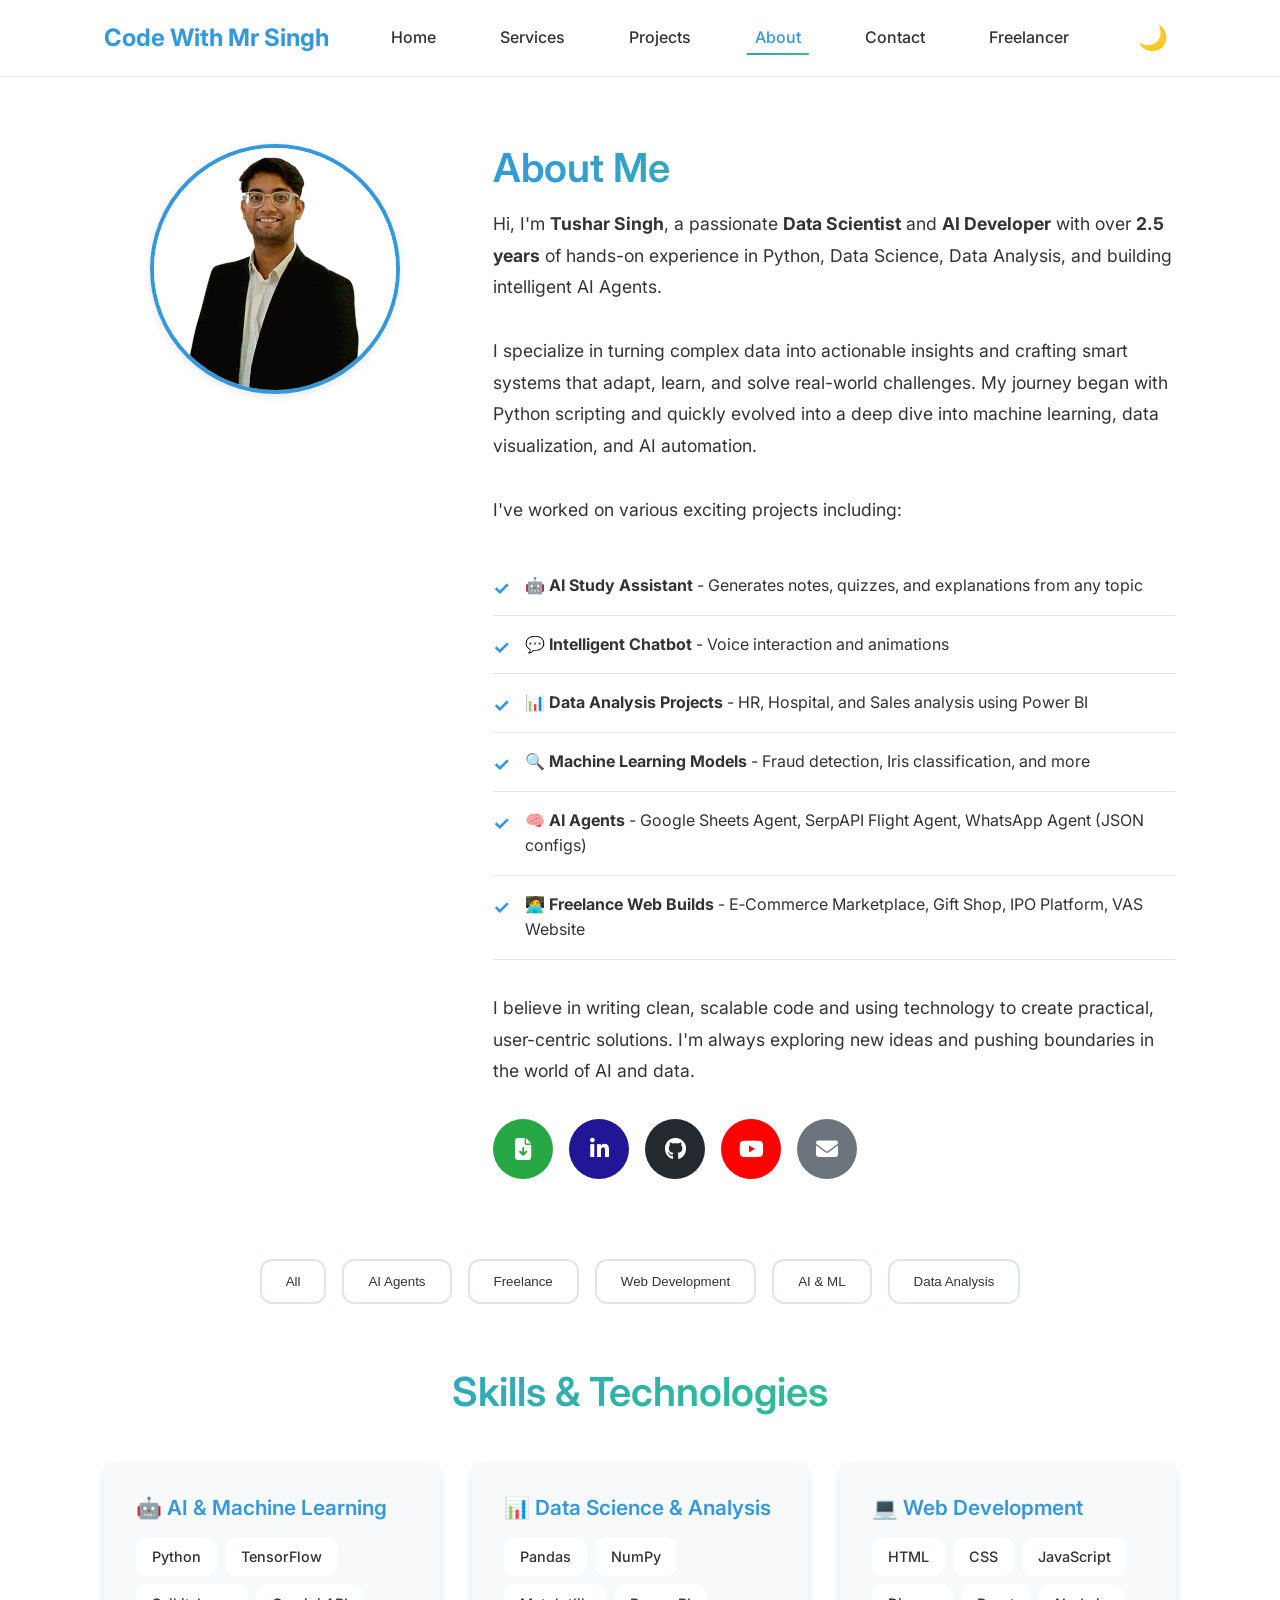
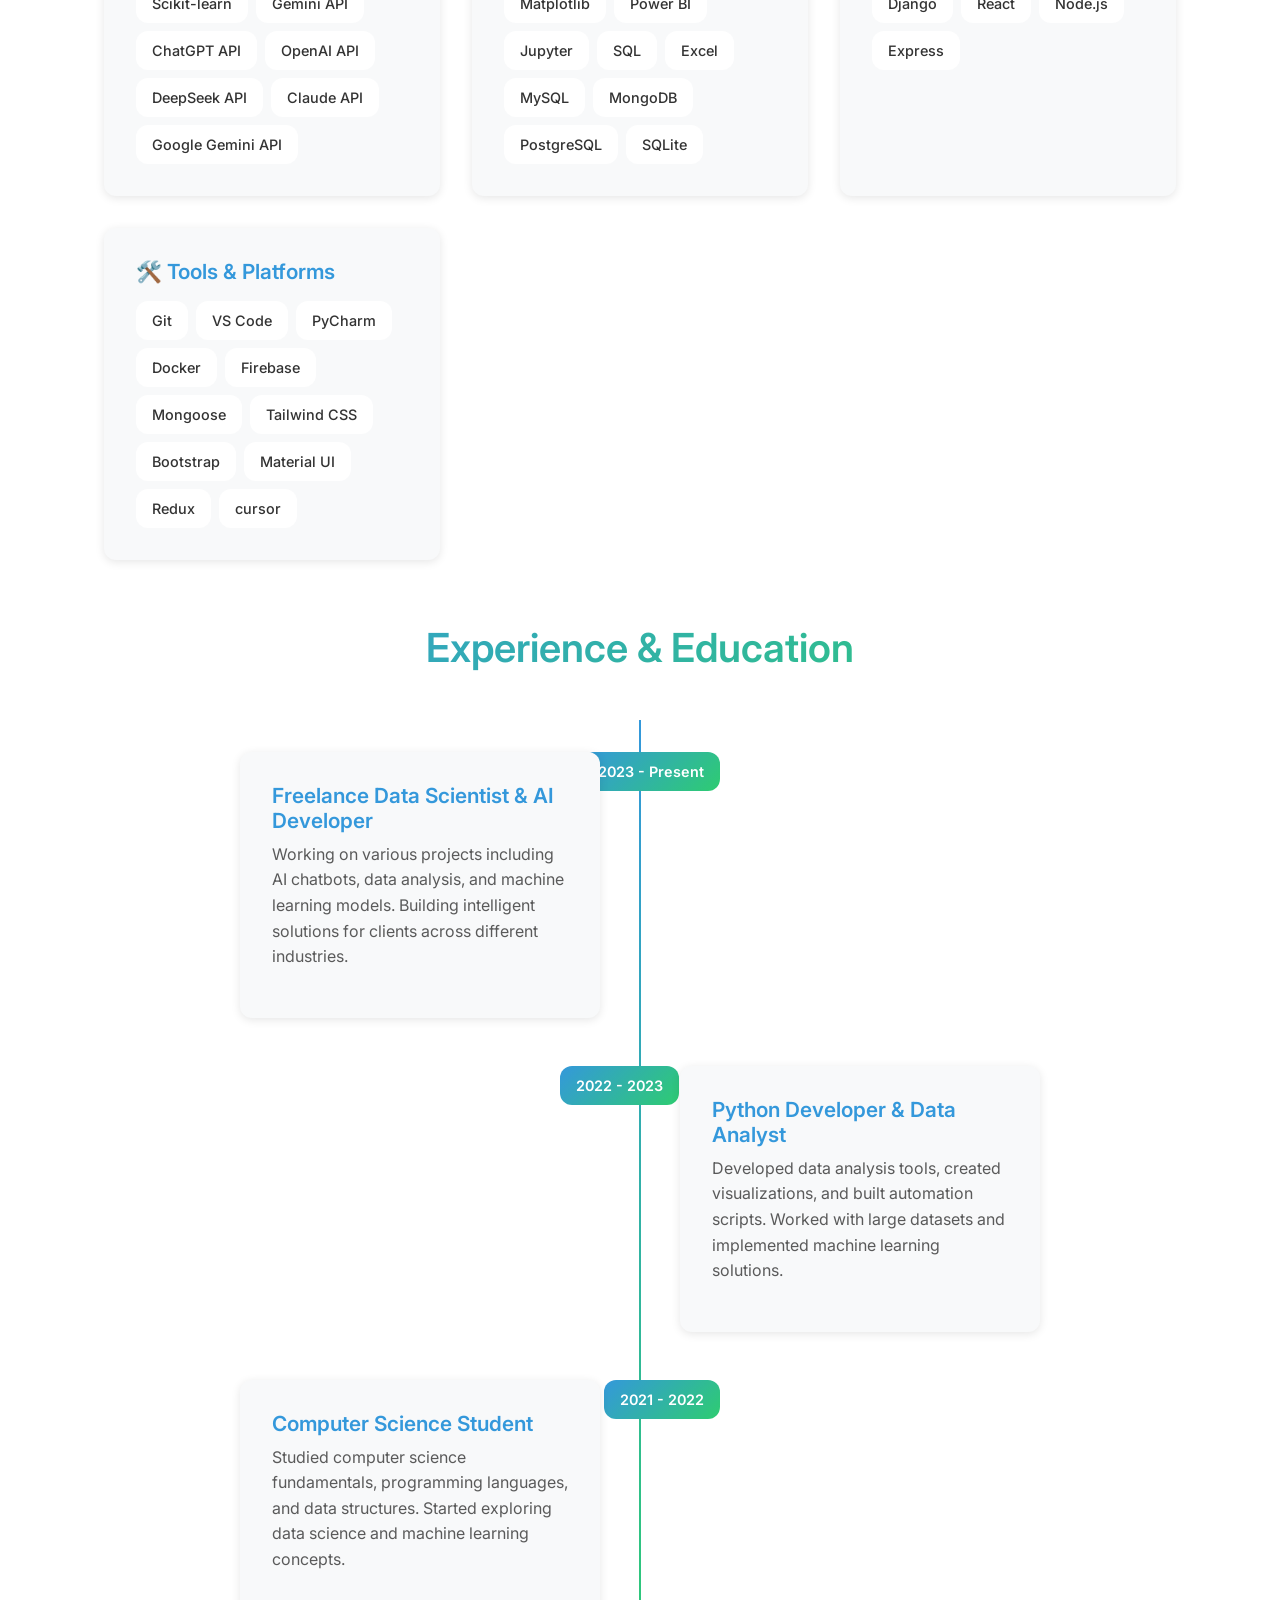
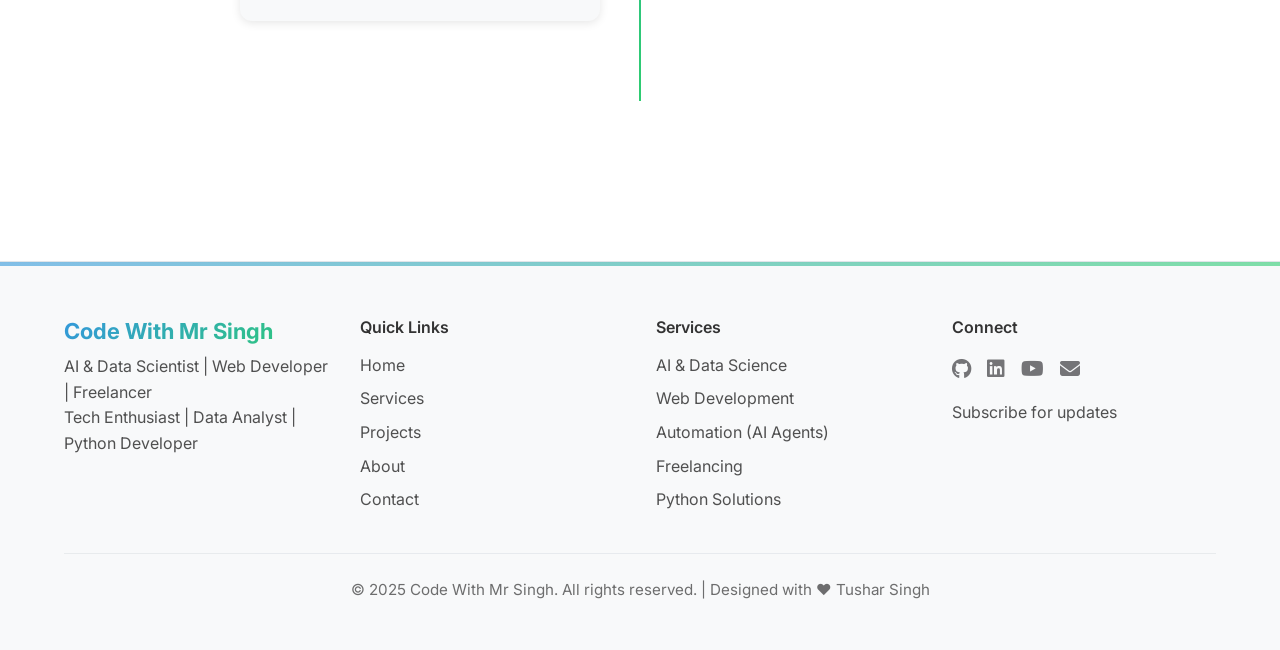
==== about.html @ 7bb20385 "Initial commit with website files and dropdown menu fixes" ====
<!DOCTYPE html>
<html lang="en" data-theme="light">
  <head>
    <meta charset="UTF-8" />
    <meta name="viewport" content="width=device-width, initial-scale=1.0" />
    <title>About - Code With Mr Singh | Data Scientist & AI Developer</title>
    <meta
      name="description"
      content="Learn more about Code With Mr Singh - A passionate Data Scientist and AI Developer with expertise in Python, Machine Learning, and building intelligent AI Agents."
    />
    <link rel="icon" type="image/x-icon" href="profile.jpg" />

    <!-- Google Fonts -->
    <link rel="preconnect" href="https://fonts.googleapis.com" />
    <link rel="preconnect" href="https://fonts.gstatic.com" crossorigin />

    <link
      rel="stylesheet"
      href="https://cdnjs.cloudflare.com/ajax/libs/font-awesome/6.4.0/css/all.min.css"
    />

    <link
      rel="stylesheet"
      href="https://cdnjs.cloudflare.com/ajax/libs/font-awesome/6.4.0/css/all.min.css"
    />

    <link
      href="https://fonts.googleapis.com/css2?family=Inter:wght@300;400;500;600;700;800&display=swap"
      rel="stylesheet"
    />

    <!-- AOS CSS -->
    <link href="https://unpkg.com/aos@2.3.1/dist/aos.css" rel="stylesheet" />

    <link rel="stylesheet" href="style.css" />
  </head>

  <body>
    <header>
      <nav class="navbar">
        <div class="logo"><a href="index.html">Code With Mr Singh</a></div>
        <ul class="nav-links">
          <li><a href="index.html">Home</a></li>
          <li><a href="services.html">Services</a></li>
          <li><a href="projects.html">Projects</a></li>
          <li><a href="about.html" class="active">About</a></li>
          <li><a href="contact.html">Contact</a></li>
          <li class="dropdown">
            <a href="#" class="dropbtn">Freelancer</a>
            <div class="dropdown-content">
              <a href="#">Static</a>
              <a href="#">Dynamic</a>
              <a href="#">Landing Page</a>
            </div>
          </li>
        </ul>

        <button id="theme-toggle" aria-label="Toggle Theme" class="theme-btn">
          🌙
        </button>

        <div class="menu-toggle">&#9776;</div>
      </nav>
    </header>

    <main>
      <section class="about-hero">
        <div class="about-container">
          <div class="about-image" data-aos="fade-right">
            <img src="me.jpg" alt="Code With Mr Singh - Data Scientist" />
          </div>

          <div class="about-content" data-aos="fade-left">
            <h1>About Me</h1>
            <p>
              Hi, I'm <strong>Tushar Singh</strong>, a passionate
              <strong>Data Scientist</strong> and
              <strong>AI Developer</strong> with over
              <strong>2.5 years</strong> of hands-on experience in Python, Data
              Science, Data Analysis, and building intelligent AI Agents.
            </p>
            <p>
              I specialize in turning complex data into actionable insights and
              crafting smart systems that adapt, learn, and solve real-world
              challenges. My journey began with Python scripting and quickly
              evolved into a deep dive into machine learning, data
              visualization, and AI automation.
            </p>
            <p>I've worked on various exciting projects including:</p>
            <ul class="about-list">
              <li>
                🤖 <strong>AI Study Assistant</strong> - Generates notes,
                quizzes, and explanations from any topic
              </li>
              <li>
                💬 <strong>Intelligent Chatbot</strong> - Voice interaction and
                animations
              </li>
              <li>
                📊 <strong>Data Analysis Projects</strong> - HR, Hospital, and
                Sales analysis using Power BI
              </li>
              <li>
                🔍 <strong>Machine Learning Models</strong> - Fraud detection,
                Iris classification, and more
              </li>
              <li>
                🧠 <strong>AI Agents</strong> - Google Sheets Agent, SerpAPI
                Flight Agent, WhatsApp Agent (JSON configs)
              </li>
              <li>
                🧑‍💻 <strong>Freelance Web Builds</strong> - E‑Commerce
                Marketplace, Gift Shop, IPO Platform, VAS Website
              </li>
            </ul>
            <p>
              I believe in writing clean, scalable code and using technology to
              create practical, user-centric solutions. I'm always exploring new
              ideas and pushing boundaries in the world of AI and data.
            </p>

            <!-- <div class="about-buttons">
              <a
                href="File/Tushar singh cv data Science.pdf"
                class="circle-btn green"
                download
              >
                📄 Download Resume
              </a>
              <a
                href="https://www.linkedin.com/in/tusharsingh2011/"
                class="circle-btn orange"
                target="_blank"
              >
                💼 LinkedIn
              </a>
              <a
                href="https://github.com/Tusharsinghoffical"
                class="circle-btn blue"
                target="_blank"
              >
                🐙 GitHub
              </a>
              <a
                href="https://www.youtube.com/@tusharsinghoffical"
                class="circle-btn red"
                target="_blank"
                ><i class="fa-brands fa-youtube"></i> Youtube 
              </a>
              <a href="contact.html" class="circle-btn gray"> 📧 Contact Me </a>
            </div> -->

            <div class="about-buttons">
              <a
                href="File/Tushar singh cv data Science.pdf"
                class="circle-btn green"
                download
                title="Download Resume"
              >
                <i class="fa-solid fa-file-arrow-down"></i>
              </a>

              <a
                href="https://www.linkedin.com/in/tusharsingh2011/"
                class="circle-btn orange"
                target="_blank"
                title="LinkedIn"
              >
                <i class="fa-brands fa-linkedin-in"></i>
              </a>

              <a
                href="https://github.com/Tusharsinghoffical"
                class="circle-btn blue"
                target="_blank"
                title="GitHub"
              >
                <i class="fa-brands fa-github"></i>
              </a>

              <a
                href="https://www.youtube.com/@tusharsinghoffical"
                class="circle-btn red"
                target="_blank"
                title="YouTube"
              >
                <i class="fa-brands fa-youtube"></i>
              </a>

              <a href="contact.html" class="circle-btn gray" title="Contact Me">
                <i class="fa-solid fa-envelope"></i>
              </a>
            </div>
          </div>
        </div>
      </section>

      <section class="project-filters" data-aos="fade-up">
        <div class="filter-buttons">
          <button class="filter-btn filter-link" data-filter="all">All</button>
          <button class="filter-btn filter-link" data-filter="agents">
            AI Agents
          </button>
          <button class="filter-btn filter-link" data-filter="freelance">
            Freelance
          </button>
          <button class="filter-btn filter-link" data-filter="web">
            Web Development
          </button>
          <button class="filter-btn filter-link" data-filter="ai">
            AI & ML
          </button>
          <button class="filter-btn filter-link" data-filter="data">
            Data Analysis
          </button>
        </div>
      </section>

      <section class="skills-section" data-aos="fade-up">
        <h2>Skills & Technologies</h2>
        <div class="skills-grid">
          <div class="skill-category">
            <h3>🤖 AI & Machine Learning</h3>
            <div class="skill-tags">
              <span class="skill-tag">Python</span>
              <span class="skill-tag">TensorFlow</span>
              <span class="skill-tag">Scikit-learn</span>
              <span class="skill-tag">Gemini API</span>
              <span class="skill-tag">ChatGPT API</span>
              <span class="skill-tag">OpenAI API</span>
              <span class="skill-tag">DeepSeek API</span>
              <span class="skill-tag">Claude API</span>
              <span class="skill-tag">Google Gemini API</span>
            </div>
          </div>

          <div class="skill-category">
            <h3>📊 Data Science & Analysis</h3>
            <div class="skill-tags">
              <span class="skill-tag">Pandas</span>
              <span class="skill-tag">NumPy</span>
              <span class="skill-tag">Matplotlib</span>
              <span class="skill-tag">Power BI</span>
              <span class="skill-tag">Jupyter</span>
              <span class="skill-tag">SQL</span>
              <span class="skill-tag">Excel</span>
              <span class="skill-tag">MySQL</span>
              <span class="skill-tag">MongoDB</span>
              <span class="skill-tag">PostgreSQL</span>
              <span class="skill-tag">SQLite</span>
            </div>
          </div>

          <div class="skill-category">
            <h3>💻 Web Development</h3>
            <div class="skill-tags">
              <span class="skill-tag">HTML</span>
              <span class="skill-tag">CSS</span>
              <span class="skill-tag">JavaScript</span>
              <span class="skill-tag">Django</span>
              <span class="skill-tag">React</span>
              <span class="skill-tag">Node.js</span>
              <span class="skill-tag">Express</span>
            </div>
          </div>

          <div class="skill-category">
            <h3>🛠️ Tools & Platforms</h3>
            <div class="skill-tags">
              <span class="skill-tag">Git</span>
              <span class="skill-tag">VS Code</span>
              <span class="skill-tag">PyCharm</span>
              <span class="skill-tag">Docker</span>
              <span class="skill-tag">Firebase</span>
              <span class="skill-tag">Mongoose</span>
              <span class="skill-tag">Tailwind CSS</span>
              <span class="skill-tag">Bootstrap</span>
              <span class="skill-tag">Material UI</span>
              <span class="skill-tag">Redux</span>
              <span class="skill-tag">cursor</span>
            </div>
          </div>
        </div>
      </section>

      <section class="experience-section" data-aos="fade-up">
        <h2>Experience & Education</h2>
        <div class="timeline">
          <div class="timeline-item">
            <div class="timeline-date">2023 - Present</div>
            <div class="timeline-content">
              <h3>Freelance Data Scientist & AI Developer</h3>
              <p>
                Working on various projects including AI chatbots, data
                analysis, and machine learning models. Building intelligent
                solutions for clients across different industries.
              </p>
            </div>
          </div>

          <div class="timeline-item">
            <div class="timeline-date">2022 - 2023</div>
            <div class="timeline-content">
              <h3>Python Developer & Data Analyst</h3>
              <p>
                Developed data analysis tools, created visualizations, and built
                automation scripts. Worked with large datasets and implemented
                machine learning solutions.
              </p>
            </div>
          </div>

          <div class="timeline-item">
            <div class="timeline-date">2021 - 2022</div>
            <div class="timeline-content">
              <h3>Computer Science Student</h3>
              <p>
                Studied computer science fundamentals, programming languages,
                and data structures. Started exploring data science and machine
                learning concepts.
              </p>
            </div>
          </div>
        </div>
      </section>
    </main>

    <footer>
      <div class="footer-content">
        <!-- About Section -->
        <div class="footer-section about">
          <div class="logo">
            <a href="index.html"><h3>Code With Mr Singh</h3></a>
          </div>
          <p>
            AI & Data Scientist | Web Developer <br>
              | Freelancer <br />
            Tech Enthusiast | Data Analyst | Python Developer
          </p>
        </div>

        <!-- Quick Links -->
        <div class="footer-section links">
          <h4>Quick Links</h4>
          <ul>
            <li><a href="index.html">Home</a></li>
            <li><a href="services.html">Services</a></li>
            <li><a href="projects.html">Projects</a></li>
            <li><a href="about.html">About</a></li>
            <li><a href="contact.html">Contact</a></li>
          </ul>
        </div>

        <!-- Services -->
        <div class="footer-section services">
          <h4>Services</h4>
          <ul>
            <li><a href="projects.html">AI & Data Science</a></li>
            <li><a href="projects.html">Web Development</a></li>
            <li><a href="projects.html">Automation (AI Agents)</a></li>
            <li><a href="projects.html">Freelancing</a></li>
            <li><a href="projects.html">Python Solutions</a></li>
          </ul>
        </div>

        <!-- Connect + Newsletter -->
        <div class="footer-section connect">
          <h4>Connect</h4>
          <div class="social-links">
            <a href="https://github.com/Tusharsinghoffical" target="_blank"
              ><i class="fab fa-github"></i
            ></a>
            <a
              href="https://www.linkedin.com/in/tusharsingh2011/"
              target="_blank"
              ><i class="fab fa-linkedin"></i
            ></a>
            <a
              href="https://www.youtube.com/@tusharsinghoffical"
              target="_blank"
              ><i class="fab fa-youtube"></i
            ></a>
            <a href="mailto:tusharsinghkumar04@gmail.com"
              ><i class="fas fa-envelope"></i
            ></a>
          </div>

          <div class="newsletter">
            <p>Subscribe for updates</p>
           
          </div>
        </div>
      </div>

      <!-- Footer Bottom -->
      <div class="footer-bottom">
        <p>
          © 2025 Code With Mr Singh. All rights reserved. | Designed with ❤️ Tushar
          Singh
        </p>
      </div>
    </footer>

    <!-- Font Awesome -->
    <link
      rel="stylesheet"
      href="https://cdnjs.cloudflare.com/ajax/libs/font-awesome/6.4.0/css/all.min.css"
        />
    <!-- AOS JS -->
    <script src="https://unpkg.com/aos@2.3.1/dist/aos.js"></script>

    <script>
      // Initialize AOS animations
      AOS.init({
        duration: 1000,
        once: true,
        offset: 100,
      });

      // Navbar menu toggle for mobile
      const menuToggle = document.querySelector(".menu-toggle");
      const navLinks = document.querySelector(".nav-links");

      if (menuToggle && navLinks) {
        menuToggle.addEventListener("click", () => {
          navLinks.classList.toggle("active");
          console.log("Menu toggle clicked"); // Debug log
        });
      }

      // Theme toggle
      const themeBtn = document.getElementById("theme-toggle");
      const html = document.documentElement;

      // Load saved theme
      const savedTheme = localStorage.getItem("theme");
      if (savedTheme) {
        html.setAttribute("data-theme", savedTheme);
        themeBtn.textContent = savedTheme === "dark" ? "☀️" : "🌙";
      } else {
        html.setAttribute("data-theme", "light");
      }

      if (themeBtn) {
        themeBtn.addEventListener("click", () => {
          const currentTheme = html.getAttribute("data-theme");
          const newTheme = currentTheme === "light" ? "dark" : "light";
          html.setAttribute("data-theme", newTheme);
          localStorage.setItem("theme", newTheme);
          themeBtn.textContent = newTheme === "dark" ? "☀️" : "🌙";
        });
      }

      // Smooth scrolling for anchor links
      document.querySelectorAll('a[href^="#"]').forEach((anchor) => {
        anchor.addEventListener("click", function (e) {
          e.preventDefault();
          const target = document.querySelector(this.getAttribute("href"));
          if (target) {
            target.scrollIntoView({
              behavior: "smooth",
              block: "start",
            });
          }
        });
      });

      // Category shortcuts → Projects with saved filter
      document.querySelectorAll(".filter-link").forEach((btn) => {
        btn.addEventListener("click", () => {
          const filter = btn.getAttribute("data-filter") || "all";
          localStorage.setItem("projectFilter", filter);
          window.location.href = "projects.html";
        });
      });

      // Add loading animation
      window.addEventListener("load", () => {
        document.body.classList.add("loaded");
      });

      // Debug: Check if all elements are loaded
      console.log("About page loaded successfully");
      console.log("Navbar elements:", {
        menuToggle: !!menuToggle,
        navLinks: !!navLinks,
        themeBtn: !!themeBtn,
      });

      // Dropdown menu functionality
      const dropdowns = document.querySelectorAll('.dropdown');
      dropdowns.forEach(dropdown => {
        const dropbtn = dropdown.querySelector('.dropbtn');
        const dropdownContent = dropdown.querySelector('.dropdown-content');
        
        // For mobile devices, toggle on click instead of hover
        dropbtn.addEventListener('click', function(e) {
          if (window.innerWidth <= 768) {
            e.preventDefault();
            // Toggle the 'mobile-open' class to control visibility on mobile
            dropdown.classList.toggle('mobile-open');
          }
        });
        
        // Close dropdown when clicking outside
        document.addEventListener('click', function(e) {
          if (!dropdown.contains(e.target)) {
            dropdown.classList.remove('mobile-open');
          }
        });
      });
    </script>
  </body>
</html>
---- style.css ----
/* CSS Variables */
:root {
  --primary-color: #3498db;
  --secondary-color: #2ecc71;
  --accent-color: #e74c3c;
  --text-color: #333;
  --bg-color: #ffffff;
  --card-bg: #f8f9fa;
  --border-color: #e1e5e9;
  --shadow: 0 2px 10px rgba(0, 0, 0, 0.1);
  --shadow-hover: 0 8px 25px rgba(0, 0, 0, 0.15);
  --border-radius: 12px;
  --transition: all 0.3s ease;
  --highlight-color: #3498db;
  --highlight-gradient: linear-gradient(135deg, #3498db, #2ecc71);
}

[data-theme="dark"] {
  --text-color: #ffffff;
  --bg-color: #1a1a1a;
  --card-bg: #2d2d2d;
  --border-color: #404040;
  --shadow: 0 2px 10px rgba(0, 0, 0, 0.3);
  --shadow-hover: 0 8px 25px rgba(0, 0, 0, 0.4);
}

/* Reset and Base Styles */
* {
  margin: 0;
  padding: 0;
  box-sizing: border-box;
}

body {
  font-family: 'Inter', sans-serif;
  line-height: 1.6;
  color: var(--text-color);
  background-color: var(--bg-color);
  transition: var(--transition);
  overflow-x: hidden;
}

html {
  scroll-behavior: smooth;
}

h1, h2, h3, h4, h5, h6 {
  font-weight: 600;
  line-height: 1.2;
}

p {
  margin-bottom: 1rem;
}

a {
  text-decoration: none;
  color: inherit;
  transition: var(--transition);
}

/* Dropdown Styles */
.dropdown {
  position: relative;
  display: inline-block;
}

.dropdown-content {
  position: absolute;
  background-color: var(--card-bg);
  min-width: 160px;
  box-shadow: var(--shadow);
  border-radius: var(--border-radius);
  z-index: 1001;
  top: 100%;
  left: 0;
  margin-top: 0.5rem;
  padding: 0.5rem 0;
  border: 1px solid var(--border-color);
  opacity: 0;
  visibility: hidden;
  transform: translateY(-10px);
  transition: opacity 0.3s ease, visibility 0.3s ease, transform 0.3s ease;
}

.dropdown-content a {
  color: var(--text-color);
  padding: 0.75rem 1rem;
  text-decoration: none;
  display: block;
  transition: var(--transition);
  font-weight: 500;
}

.dropdown-content a:hover {
  background-color: var( --highlight-gradient);
  color: white;
  transform: translateX(5px);
}

.dropdown:hover .dropdown-content {
  opacity: 1;
  visibility: visible;
  transform: translateY(0);
}

/* Mobile open state */
.dropdown.mobile-open .dropdown-content {
  opacity: 1;
  visibility: visible;
  transform: translateY(0);
}

.dropdown:hover .dropbtn {
  color: var(--highlight-color);
}

/* Header and Navigation */
header {
  position: fixed;
  top: 0;
  left: 0;
  right: 0;
  background: rgba(255, 255, 255, 0.95);
  -webkit-backdrop-filter: blur(10px);
  backdrop-filter: blur(10px);
  border-bottom: 1px solid var(--border-color);
  z-index: 1000;
  transition: var(--transition);
}

[data-theme="dark"] header {
  background: rgba(26, 26, 26, 0.95);
}

.navbar {
  display: flex;
  justify-content: space-between;
  align-items: center;
  padding: 1rem 5%;
  max-width: 1200px;
  margin: 0 auto;
}

.logo {
  font-size: 1.5rem;
  font-weight: 700;
  color: var(--highlight-color);
  transition: var(--transition);
}

.logo:hover {
  transform: scale(1.05);
}

.nav-links {
  display: flex;
  list-style: none;
  gap: 2rem;
  align-items: center;
}

.nav-links li a {
  position: relative;
  font-weight: 500;
  padding: 0.5rem 1rem;
  border-radius: var(--border-radius);
  transition: var(--transition);
}

.nav-links li a::before {
  content: '';
  position: absolute;
  bottom: 0;
  left: 50%;
  width: 0;
  height: 2px;
  background: var(--highlight-gradient);
  transition: var(--transition);
  transform: translateX(-50%);
}

.nav-links li a:hover::before,
.nav-links li a.active::before {
  width: 80%;
}

.nav-links li a:hover,
.nav-links li a.active {
  color: var(--highlight-color);
  transform: translateY(-2px);
}

.theme-btn {
  background: none;
  border: none;
  font-size: 1.5rem;
  cursor: pointer;
  padding: 0.5rem;
  border-radius: 50%;
  transition: var(--transition);
  display: flex;
  align-items: center;
  justify-content: center;
}

.theme-btn:hover {
  background: var(--card-bg);
  transform: scale(1.1);
}

.menu-toggle {
  display: none;
  font-size: 1.5rem;
  cursor: pointer;
  padding: 0.5rem;
  border-radius: var(--border-radius);
  transition: var(--transition);
}

.menu-toggle:hover {
  background: var(--card-bg);
}

/* Main Content */
main {
  margin-top: 80px;
  min-height: calc(100vh - 80px);
  padding: 2rem 5%;
  max-width: 1200px;
  margin-left: auto;
  margin-right: auto;
}

/* Hero Section */
.hero {
  text-align: center;
  padding: 4rem 0;
  max-width: 800px;
  margin: 0 auto;
}

.hero h1 {
  font-size: 3.5rem;
  font-weight: 700;
  margin-bottom: 1.5rem;
  line-height: 1.1;
}

.highlight {
  background: var(--highlight-gradient);
  -webkit-background-clip: text;
  -webkit-text-fill-color: transparent;
  background-clip: text;
}

.hero p {
  font-size: 1.2rem;
  margin-bottom: 2.5rem;
  color: var(--text-color);
  opacity: 0.9;
  line-height: 1.6;
}

.hero-buttons {
  display: flex;
  gap: 1rem;
  justify-content: center;
  flex-wrap: wrap;
}

.btn-primary,
.btn-secondary {
  padding: 1rem 2rem;
  border-radius: var(--border-radius);
  font-weight: 600;
  font-size: 1rem;
  transition: var(--transition);
  display: inline-flex;
  align-items: center;
  gap: 0.5rem;
}

.btn-primary {
  background: var(--highlight-gradient);
  color: white;
  border: none;
}

.btn-primary:hover {
  transform: translateY(-3px);
  box-shadow: var(--shadow-hover);
}

.btn-secondary {
  background: transparent;
  color: var(--text-color);
  border: 2px solid var(--border-color);
}

.btn-secondary:hover {
  background: var(--card-bg);
  border-color: var(--highlight-color);
  transform: translateY(-3px);
}

/* Tech Blocks */
.tech-blocks {
  display: grid;
  grid-template-columns: repeat(auto-fit, minmax(280px, 1fr));
  gap: 2rem;
  margin: 4rem 0;
}

.tech-card[style*="display: none"] {
  display: none !important;
}

.tech-card {
  background: var(--card-bg);
  padding: 2rem;
  border-radius: var(--border-radius);
  box-shadow: var(--shadow);
  transition: var(--transition);
  position: relative;
  overflow: hidden;
}

.tech-card::before {
  content: '';
  position: absolute;
  top: 0;
  left: 0;
  right: 0;
  height: 4px;
  background: var(--highlight-gradient);
  transform: scaleX(0);
  transition: var(--transition);
}

.tech-card:hover::before {
  transform: scaleX(1);
}

.tech-card:hover {
  transform: translateY(-5px);
  box-shadow: var(--shadow-hover);
}

.card-icon {
  font-size: 3rem;
  margin-bottom: 1rem;
  display: block;
}

.tech-card h3 {
  font-size: 1.5rem;
  margin-bottom: 1rem;
  color: var(--text-color);
}

.tech-card p {
  color: var(--text-color);
  opacity: 0.8;
  margin-bottom: 1.5rem;
}

.card-link {
  color: var(--highlight-color);
  font-weight: 600;
  transition: var(--transition);
}

.card-link:hover {
  color: var(--text-color);
  transform: translateX(5px);
}

/* Stats Section */
.stats-section {
  text-align: center;
  padding: 4rem 0;
  margin: 4rem 0;
}

.stats-section h2 {
  font-size: 2.5rem;
  margin-bottom: 3rem;
  background: var(--highlight-gradient);
  -webkit-background-clip: text;
  -webkit-text-fill-color: transparent;
  background-clip: text;
}

.stats-grid {
  display: grid;
  grid-template-columns: repeat(auto-fit, minmax(200px, 1fr));
  gap: 2rem;
  max-width: 800px;
  margin: 0 auto;
}

.stat-item {
  padding: 2rem;
  background: var(--card-bg);
  border-radius: var(--border-radius);
  box-shadow: var(--shadow);
  transition: var(--transition);
}

.stat-item:hover {
  transform: translateY(-5px);
  box-shadow: var(--shadow-hover);
}

.stat-number {
  font-size: 2.5rem;
  font-weight: 700;
  color: var(--highlight-color);
  margin-bottom: 0.5rem;
}

.stat-label {
  font-size: 1rem;
  color: var(--text-color);
  opacity: 0.8;
  font-weight: 500;
}
/* 
/* Footer */
footer {
  position: relative;
  background: var(--card-bg);
  padding: 3.5rem 5% 2rem;
  margin-top: 4rem;
  border-top: 1px solid var(--border-color);
  box-shadow: inset 0 1px 0 rgba(0,0,0,0.02);
}

footer::before {
  content: '';
  position: absolute;
  top: 0;
  left: 0;
  right: 0;
  height: 4px;
  background: var(--highlight-gradient);
  opacity: 0.6;
}

.footer-content {
  display: grid;
  grid-template-columns: repeat(auto-fit, minmax(250px, 1fr));
  gap: 2rem;
  max-width: 1200px;
  margin: 0 auto;
}

.footer-section h3,
.footer-section h4 {
  margin-bottom: 1rem;
  color: var(--text-color);
}

.footer-section h3 {
  background: var(--highlight-gradient);
  -webkit-background-clip: text;
  -webkit-text-fill-color: transparent;
  background-clip: text;
}

.footer-section p {
  color: var(--text-color);
  opacity: 0.85;
}

.footer-section ul {
  list-style: none;
}

.footer-section ul li {
  margin-bottom: 0.5rem;
}

.footer-section ul li a {
  color: var(--text-color);
  opacity: 0.85;
  transition: var(--transition);
  display: inline-flex;
  align-items: center;
  gap: 0.4rem;
  position: relative;
}

.footer-section ul li a::after {
  content: '';
  position: absolute;
  left: 0;
  bottom: -2px;
  width: 0;
  height: 2px;
  background: var(--highlight-gradient);
  transition: var(--transition);
}

.footer-section ul li a:hover {
  color: var(--highlight-color);
  opacity: 1;
  transform: translateX(4px);
}

.footer-section ul li a:hover::after {
  width: 100%;
}

.footer-bottom {
  text-align: center;
  margin-top: 2rem;
  padding-top: 1.5rem;
  border-top: 1px solid var(--border-color);
  color: var(--text-color);
  opacity: 0.7;
  font-size: 0.95rem;
} 


/* Logo */
.footer-section .logo h3 {
  color: #6748ff;
  font-size: 22px;
  font-weight: 700;
  margin-bottom: 10px;
}

/* Social Links */
.social-links {
  margin: 15px 0;
}

.social-links a {
  color: #747477;
  font-size: 20px;
  margin-right: 12px;
  transition: color 0.3s, transform 0.3s;
}

.social-links a:hover {
  color: #2bff00;
  transform: translateY(-3px);
}


/* Mobile Responsive */
@media (max-width: 768px) {
  .navbar {
    padding: 1rem 3%;
  }

  .nav-links {
    position: fixed;
    top: 80px;
    left: 0;
    right: 0;
    background: var(--bg-color);
    flex-direction: column;
    padding: 2rem;
    transform: translateY(-100%);
    opacity: 0;
    visibility: hidden;
    transition: var(--transition);
    box-shadow: var(--shadow);
  }

  .nav-links.active {
    transform: translateY(0);
    opacity: 1;
    visibility: visible;
  }

  .nav-links li {
    width: 100%;
    text-align: center;
  }

  .nav-links li a {
    display: block;
    padding: 1rem;
    width: 100%;
  }

  .menu-toggle {
    display: block;
  }

  main {
    padding: 1rem 3%;
  }

  .hero-buttons {
    flex-direction: column;
    align-items: center;
  }

  .stats-grid {
    grid-template-columns: repeat(2, 1fr);
  }

  .footer-content {
    grid-template-columns: 1fr;
    text-align: center;
  }
}

@media (max-width: 480px) {
  .hero h1 {
    font-size: 2.5rem;
  }

  .hero p {
    font-size: 1rem;
  }

  .stats-grid {
    grid-template-columns: 1fr;
  }

  .stat-number {
    font-size: 2rem;
  }
}

/* Animations */
@keyframes fadeInUp {
  from {
    opacity: 0;
    transform: translateY(30px);
  }
  to {
    opacity: 1;
    transform: translateY(0);
  }
}

.fade-in-up {
  animation: fadeInUp 0.6s ease-out;
}

.loading {
  opacity: 0;
  transition: opacity 0.5s ease;
}

.loading.loaded {
  opacity: 1;
}

body.loaded {
  opacity: 1;
}

/* Additional Styles for Other Pages */
body {
  opacity: 0;
  transition: opacity 0.5s ease;
}

/* Contact Container */
.contact-container {
  display: grid;
  grid-template-columns: 1fr 1fr;
  gap: 3rem;
  margin: 3rem 0;
}

.contact-info {
  padding: 2rem;
}

.contact-info h2 {
  font-size: 2rem;
  margin-bottom: 1rem;
  background: var(--highlight-gradient);
  -webkit-background-clip: text;
  -webkit-text-fill-color: transparent;
  background-clip: text;
}

.contact-info p {
  font-size: 1.1rem;
  margin-bottom: 2rem;
  color: var(--text-color);
  opacity: 0.9;
}

/* Contact Methods */
.contact-methods {
  display: flex;
  flex-direction: column;
  gap: 1.5rem;
}

.contact-method {
  display: flex;
  align-items: flex-start;
  gap: 1rem;
  padding: 1.5rem;
  background: var(--card-bg);
  border-radius: var(--border-radius);
  box-shadow: var(--shadow);
  transition: var(--transition);
}

.contact-method:hover {
  transform: translateY(-3px);
  box-shadow: var(--shadow-hover);
}

.method-icon {
  font-size: 2rem;
  flex-shrink: 0;
}

.method-content h3 {
  font-size: 1.2rem;
  margin-bottom: 0.5rem;
  color: var(--highlight-color);
}

.method-content p {
  font-size: 0.9rem;
  margin-bottom: 0.5rem;
  color: var(--text-color);
  opacity: 0.8;
}

.method-link {
  color: var(--highlight-color);
  font-weight: 600;
  text-decoration: none;
  transition: var(--transition);
}

.method-link:hover {
  color: var(--text-color);
  text-decoration: underline;
}

/* Contact Form Container */
.contact-form-container {
  display: flex;
  justify-content: center;
  align-items: flex-start;
}

.contact-form {
  width: 100%;
  max-width: 500px;
  padding: 2.5rem;
  background: var(--card-bg);
  border-radius: var(--border-radius);
  box-shadow: var(--shadow);
}

.request-banner {
  margin: -0.5rem 0 1rem;
  padding: 0.75rem 1rem;
  background: rgba(52, 152, 219, 0.15);
  border: 1px solid var(--highlight-color);
  border-radius: var(--border-radius);
  color: var(--text-color);
  font-weight: 600;
}

.contact-form h2 {
  text-align: center;
  margin-bottom: 2rem;
  font-size: 2rem;
  background: var(--highlight-gradient);
  -webkit-background-clip: text;
  -webkit-text-fill-color: transparent;
  background-clip: text;
}

/* Form Groups */
.form-group {
  margin-bottom: 1.5rem;
}

.form-group label {
  display: block;
  margin-bottom: 0.5rem;
  font-weight: 600;
  color: var(--text-color);
}

.form-group input,
.form-group textarea {
  width: 100%;
  padding: 1rem;
  border: 2px solid transparent;
  border-radius: var(--border-radius);
  background: var(--bg-color);
  color: var(--text-color);
  font-size: 1rem;
  transition: var(--transition);
  font-family: inherit;
}

.form-group input:focus,
.form-group textarea:focus {
  outline: none;
  border-color: var(--highlight-color);
  box-shadow: 0 0 0 3px rgba(52, 152, 219, 0.1);
}

.form-group textarea {
  resize: vertical;
  min-height: 120px;
}

/* Submit Button */
.submit-btn {
  width: 100%;
  padding: 1rem 2rem;
  background: var(--highlight-gradient);
  color: white;
  border: none;
  border-radius: var(--border-radius);
  font-size: 1.1rem;
  font-weight: 600;
  cursor: pointer;
  transition: var(--transition);
  display: flex;
  align-items: center;
  justify-content: center;
  gap: 0.5rem;
}

.submit-btn:hover:not(:disabled) {
  transform: translateY(-2px);
  box-shadow: var(--shadow-hover);
}

.submit-btn:disabled {
  opacity: 0.7;
  cursor: not-allowed;
}

.btn-icon {
  font-size: 1.2rem;
}

/* FAQ Section */
.faq-section {
  margin: 4rem 0;
  padding: 3rem 0;
}

.faq-section h2 {
  text-align: center;
  font-size: 2.5rem;
  margin-bottom: 3rem;
  background: var(--highlight-gradient);
  -webkit-background-clip: text;
  -webkit-text-fill-color: transparent;
  background-clip: text;
}

.faq-grid {
  display: grid;
  grid-template-columns: repeat(auto-fit, minmax(300px, 1fr));
  gap: 2rem;
  max-width: 1000px;
  margin: 0 auto;
}

.faq-item {
  background: var(--card-bg);
  padding: 2rem;
  border-radius: var(--border-radius);
  box-shadow: var(--shadow);
  transition: var(--transition);
}

.faq-item:hover {
  transform: translateY(-3px);
  box-shadow: var(--shadow-hover);
}

.faq-item h3 {
  font-size: 1.2rem;
  margin-bottom: 1rem;
  color: var(--highlight-color);
}

.faq-item p {
  color: var(--text-color);
  opacity: 0.8;
  line-height: 1.6;
}

/* Service Features */
.service-features {
  margin: 4rem 0;
}

.feature-item {
  display: flex;
  align-items: flex-start;
  gap: 1.5rem;
  margin-bottom: 2rem;
  padding: 2rem;
  background: var(--card-bg);
  border-radius: var(--border-radius);
  box-shadow: var(--shadow);
  transition: var(--transition);
}

.feature-item:hover {
  transform: translateY(-3px);
  box-shadow: var(--shadow-hover);
}

.feature-icon {
  font-size: 2.5rem;
  flex-shrink: 0;
}

/* Process Section */
.process-section {
  margin: 4rem 0;
  padding: 3rem 0;
  background: var(--card-bg);
  border-radius: var(--border-radius);
}

.process-section h2 {
  text-align: center;
  font-size: 2.5rem;
  margin-bottom: 3rem;
  background: var(--highlight-gradient);
  -webkit-background-clip: text;
  -webkit-text-fill-color: transparent;
  background-clip: text;
}

.process-grid {
  display: grid;
  grid-template-columns: repeat(auto-fit, minmax(250px, 1fr));
  gap: 2rem;
  max-width: 1000px;
  margin: 0 auto;
}

.process-step {
  text-align: center;
  padding: 2rem;
  background: var(--bg-color);
  border-radius: var(--border-radius);
  box-shadow: var(--shadow);
  transition: var(--transition);
}

.process-step:hover {
  transform: translateY(-5px);
  box-shadow: var(--shadow-hover);
}

.step-number {
  width: 60px;
  height: 60px;
  background: var(--highlight-gradient);
  color: white;
  border-radius: 50%;
  display: flex;
  align-items: center;
  justify-content: center;
  font-size: 1.5rem;
  font-weight: 700;
  margin: 0 auto 1rem;
}

.process-step h3 {
  font-size: 1.3rem;
  margin-bottom: 1rem;
  color: var(--text-color);
}

.process-step p {
  color: var(--text-color);
  opacity: 0.8;
  line-height: 1.6;
}

/* CTA Section */
.cta-section {
  margin: 4rem 0;
  padding: 3rem;
  background: var(--highlight-gradient);
  border-radius: var(--border-radius);
  text-align: center;
  color: white;
}

.cta-content h2 {
  font-size: 2.5rem;
  margin-bottom: 1rem;
}

.cta-content p {
  font-size: 1.2rem;
  margin-bottom: 2rem;
  opacity: 0.9;
}

.cta-buttons {
  display: flex;
  gap: 1rem;
  justify-content: center;
  flex-wrap: wrap;
}

.cta-buttons .btn-primary {
  background: white;
  color: var(--highlight-color);
}

.cta-buttons .btn-primary:hover {
  background: var(--card-bg);
  transform: translateY(-3px);
}

.cta-buttons .btn-secondary {
  background: transparent;
  color: white;
  border: 2px solid white;
}

.cta-buttons .btn-secondary:hover {
  background: white;
  color: var(--highlight-color);
}

/* Project Filters */
.project-filters {
  margin: 3rem 0;
  text-align: center;
}

.filter-buttons {
  display: flex;
  gap: 1rem;
  justify-content: center;
  flex-wrap: wrap;
  margin-bottom: 2rem;
}

.filter-btn {
  padding: 0.8rem 1.5rem;
  border: 2px solid var(--border-color);
  background: transparent;
  color: var(--text-color);
  border-radius: var(--border-radius);
  cursor: pointer;
  transition: var(--transition);
  font-weight: 500;
}

.filter-btn:hover,
.filter-btn.active {
  background: var(--highlight-color);
  color: white;
  border-color: var(--highlight-color);
}

/* Tech Stack Tags */
.tech-stack {
  display: flex;
  flex-wrap: wrap;
  gap: 0.5rem;
  margin-top: 1rem;
}

.tech-tag {
  padding: 0.3rem 0.8rem;
  background: var(--card-bg);
  color: var(--text-color);
  border-radius: 20px;
  font-size: 0.8rem;
  font-weight: 500;
  transition: var(--transition);
}

.tech-tag:hover {
  background: var(--highlight-color);
  color: white;
}

/* About List */
.about-list {
  list-style: none;
  margin: 2rem 0;
}

.about-list li {
  padding: 1rem 0;
  border-bottom: 1px solid var(--border-color);
  position: relative;
  padding-left: 2rem;
}

.about-list li::before {
  content: '✓';
  position: absolute;
  left: 0;
  color: var(--highlight-color);
  font-weight: bold;
  font-size: 1.2rem;
}

/* Skills Section */
.skills-section {
  margin: 4rem 0;
}

.skills-section h2 {
  text-align: center;
  font-size: 2.5rem;
  margin-bottom: 3rem;
  background: var(--highlight-gradient);
  -webkit-background-clip: text;
  -webkit-text-fill-color: transparent;
  background-clip: text;
}

.skills-grid {
  display: grid;
  grid-template-columns: repeat(auto-fit, minmax(300px, 1fr));
  gap: 2rem;
}

.skill-category {
  background: var(--card-bg);
  padding: 2rem;
  border-radius: var(--border-radius);
  box-shadow: var(--shadow);
  transition: var(--transition);
}

.skill-category:hover {
  transform: translateY(-5px);
  box-shadow: var(--shadow-hover);
}

.skill-category h3 {
  font-size: 1.3rem;
  margin-bottom: 1rem;
  color: var(--highlight-color);
}

.skill-tags {
  display: flex;
  flex-wrap: wrap;
  gap: 0.5rem;
}

.skill-tag {
  padding: 0.5rem 1rem;
  background: var(--bg-color);
  color: var(--text-color);
  border-radius: var(--border-radius);
  font-size: 0.9rem;
  font-weight: 500;
  transition: var(--transition);
}

.skill-tag:hover {
  background: var(--highlight-color);
  color: white;
}

/* Experience Section */
.experience-section {
  margin: 4rem 0;
}

.experience-section h2 {
  text-align: center;
  font-size: 2.5rem;
  margin-bottom: 3rem;
  background: var(--highlight-gradient);
  -webkit-background-clip: text;
  -webkit-text-fill-color: transparent;
  background-clip: text;
}

.timeline {
  position: relative;
  max-width: 800px;
  margin: 0 auto;
  padding: 2rem 0;
}

.timeline::before {
  content: '';
  position: absolute;
  left: 50%;
  top: 0;
  bottom: 0;
  width: 2px;
  background: var(--highlight-gradient);
  transform: translateX(-50%);
}

.timeline-item {
  position: relative;
  margin-bottom: 3rem;
  width: 45%;
}

.timeline-item:nth-child(odd) {
  left: 0;
}

.timeline-item:nth-child(even) {
  left: 55%;
}

.timeline-date {
  position: absolute;
  top: 0;
  background: var(--highlight-gradient);
  color: white;
  padding: 0.5rem 1rem;
  border-radius: var(--border-radius);
  font-weight: 600;
  font-size: 0.9rem;
}

.timeline-item:nth-child(odd) .timeline-date {
  right: -120px;
}

.timeline-item:nth-child(even) .timeline-date {
  left: -120px;
}

.timeline-content {
  background: var(--card-bg);
  padding: 2rem;
  border-radius: var(--border-radius);
  box-shadow: var(--shadow);
  position: relative;
}

.timeline-content h3 {
  font-size: 1.3rem;
  margin-bottom: 0.5rem;
  color: var(--highlight-color);
}

.timeline-content p {
  color: var(--text-color);
  opacity: 0.8;
  line-height: 1.6;
}

/* Mobile Responsive for Additional Elements */
@media (max-width: 768px) {
  .timeline::before {
    left: 20px;
  }

  .timeline-item {
    width: 100%;
    left: 0 !important;
    padding-left: 50px;
  }

  .timeline-date {
    position: static !important;
    margin-bottom: 1rem;
    display: inline-block;
  }

  .timeline-content {
    margin-top: 1rem;
  }

  .skills-grid {
    grid-template-columns: 1fr;
  }

  .filter-buttons {
    flex-direction: column;
    align-items: center;
  }

  .process-grid {
    grid-template-columns: 1fr;
  }

  .cta-buttons {
    flex-direction: column;
    align-items: center;
  }

  .contact-container {
    grid-template-columns: 1fr;
  }

  .faq-grid {
    grid-template-columns: 1fr;
  }
}

.about-list {
  list-style: none;
  margin: 2rem 0;
}

.about-list li {
  padding: 1rem 0;
  border-bottom: 1px solid var(--border-color);
  position: relative;
  padding-left: 2rem;
}

.about-list li::before {
  content: '✓';
  position: absolute;
  left: 0;
  color: var(--highlight-color);
  font-weight: bold;
  font-size: 1.2rem;
}

/* About Section */
.about-hero {
  padding: 2rem 0;
}

.about-container {
  display: grid;
  grid-template-columns: 1fr 2fr;
  gap: 3rem;
  align-items: start;
}

.about-image {
  text-align: center;
}

.about-image img {
  width: 250px;
  height: 250px;
  border-radius: 50%;
  object-fit: cover;
  border: 4px solid var(--highlight-color);
  box-shadow: var(--shadow);
  transition: var(--transition);
}

.about-image img:hover {
  transform: scale(1.05);
  box-shadow: var(--shadow-hover);
}

.about-content h1 {
  font-size: 2.5rem;
  margin-bottom: 1rem;
  background: var(--highlight-gradient);
  -webkit-background-clip: text;
  -webkit-text-fill-color: transparent;
  background-clip: text;
}

.about-content p {
  font-size: 1.1rem;
  line-height: 1.8;
  margin-bottom: 2rem;
}

.about-buttons {
  display: flex;
  gap: 1rem;
  flex-wrap: wrap;
}
/* 
.circle-btn {
  padding: 1rem 2rem;
  border-radius: 50px;
  font-weight: 600;
  text-decoration: none;
  transition: var(--transition);
  display: inline-block;
  border: 2px solid transparent;
}

.circle-btn:hover {
  transform: translateY(-3px);
  box-shadow: var(--shadow-hover);
}

.green {
  background: linear-gradient(135deg, #4ade80, #22c55e);
  color: white;
}

.orange {
  background: linear-gradient(135deg, #fb923c, #f97316);
  color: white;
}

.blue {
  background: linear-gradient(135deg, #60a5fa, #3b82f6);
  color: white;
}

.gray {
  background: linear-gradient(135deg, #94a3b8, #64748b);
  color: white;
}
.red {
  background: linear-gradient(135deg, #ff5a57, #cb0000);
  color: white;
} */

.circle-btn {
  width: 60px;
  height: 60px;
  border-radius: 50%;
  display: flex;
  align-items: center;
  justify-content: center;
  text-decoration: none;
  color: white;
  font-size: 22px; /* icon size */
  transition: transform 0.2s ease, box-shadow 0.2s ease;
}

.circle-btn:hover {
  transform: scale(1.1);
  box-shadow: 0 4px 10px rgba(0,0,0,0.3);
}

.green { background-color: #28a745; }
.orange { background-color: #201696; }
.blue { background-color: #24292f; } /* GitHub dark */
.red { background-color: #ff0000; }
.gray { background-color: #6c757d; }



/* Contact Form */
.contact-form {
  max-width: 600px;
  margin: 0 auto;
  padding: 3rem;
  background: var(--card-bg);
  border-radius: var(--border-radius);
  box-shadow: var(--shadow);
}

.contact-form h2 {
  text-align: center;
  margin-bottom: 2rem;
  font-size: 2rem;
  background: var(--highlight-gradient);
  -webkit-background-clip: text;
  -webkit-text-fill-color: transparent;
  background-clip: text;
}

.contact-form form {
  display: flex;
  flex-direction: column;
  gap: 1.5rem;
}

.contact-form input,
.contact-form textarea {
  padding: 1rem;
  border: 2px solid transparent;
  border-radius: var(--border-radius);
  background: var(--bg-color);
  color: var(--text-color);
  font-size: 1rem;
  transition: var(--transition);
}

.contact-form input:focus,
.contact-form textarea:focus {
  outline: none;
  border-color: var(--highlight-color);
  box-shadow: 0 0 0 3px rgba(52, 152, 219, 0.1);
}

.contact-form button {
  padding: 1rem 2rem;
  background: var(--highlight-gradient);
  color: white;
  border: none;
  border-radius: var(--border-radius);
  font-size: 1.1rem;
  font-weight: 600;
  cursor: pointer;
  transition: var(--transition);
}

.contact-form button:hover {
  transform: translateY(-2px);
  box-shadow: var(--shadow-hover);
}

/* Card Buttons */
.card-buttons {
  display: flex;
  gap: 1rem;
  margin-top: 1.5rem;
  flex-wrap: wrap;
}

.btn-read,
.btn-download {
  padding: 0.75rem 1.5rem;
  border-radius: var(--border-radius);
  font-weight: 600;
  transition: var(--transition);
  text-decoration: none;
  display: inline-block;
  border: 2px solid transparent;
}

.btn-read {
  background: var(--highlight-gradient);
  color: white;
}

.btn-read:hover {
  transform: translateY(-2px);
  box-shadow: var(--shadow-hover);
}

.btn-download {
  background: transparent;
  color: var(--highlight-color);
  border-color: var(--highlight-color);
}

.btn-download:hover {
  background: var(--highlight-color);
  color: white;
  transform: translateY(-2px);
}

/* Mobile Responsive for About Page */
@media (max-width: 768px) {
  .about-container {
    grid-template-columns: 1fr;
    gap: 2rem;
  }

  .about-image img {
    width: 200px;
    height: 200px;
  }

  .about-buttons {
    justify-content: center;
  }
}

@media (max-width: 480px) {
  .about-content h1 {
    font-size: 2rem;
  }
}

/* Project Details Pages (Readmore) */
.project-details {
  max-width: 1000px;
  margin: 0 auto;
  padding: 2rem 0;
}

.project-overview {
  margin-bottom: 4rem;
}

.project-overview h2 {
  font-size: 2.5rem;
  margin-bottom: 1.5rem;
  background: var(--highlight-gradient);
  -webkit-background-clip: text;
  -webkit-text-fill-color: transparent;
  background-clip: text;
}

.project-overview p {
  font-size: 1.1rem;
  line-height: 1.8;
  margin-bottom: 2rem;
  color: var(--text-color);
  opacity: 0.9;
}

.project-stats {
  display: grid;
  grid-template-columns: repeat(auto-fit, minmax(200px, 1fr));
  gap: 2rem;
  margin-top: 2rem;
}

.project-features {
  margin: 4rem 0;
}

.project-features h2 {
  font-size: 2.5rem;
  margin-bottom: 3rem;
  text-align: center;
  background: var(--highlight-gradient);
  -webkit-background-clip: text;
  -webkit-text-fill-color: transparent;
  background-clip: text;
}

.features-grid {
  display: grid;
  grid-template-columns: repeat(auto-fit, minmax(300px, 1fr));
  gap: 2rem;
}

.technical-details {
  margin: 4rem 0;
}

.technical-details h2 {
  font-size: 2.5rem;
  margin-bottom: 2rem;
  background: var(--highlight-gradient);
  -webkit-background-clip: text;
  -webkit-text-fill-color: transparent;
  background-clip: text;
}

.project-process {
  margin: 4rem 0;
}

.project-process h2 {
  font-size: 2.5rem;
  margin-bottom: 3rem;
  text-align: center;
  background: var(--highlight-gradient);
  -webkit-background-clip: text;
  -webkit-text-fill-color: transparent;
  background-clip: text;
}

.process-steps {
  display: grid;
  grid-template-columns: repeat(auto-fit, minmax(300px, 1fr));
  gap: 2rem;
}

.step {
  background: var(--card-bg);
  padding: 2rem;
  border-radius: var(--border-radius);
  box-shadow: var(--shadow);
  transition: var(--transition);
  position: relative;
}

.step:hover {
  transform: translateY(-5px);
  box-shadow: var(--shadow-hover);
}

.step-number {
  width: 50px;
  height: 50px;
  background: var(--highlight-gradient);
  color: white;
  border-radius: 50%;
  display: flex;
  align-items: center;
  justify-content: center;
  font-size: 1.5rem;
  font-weight: 700;
  margin-bottom: 1rem;
}

.step h3 {
  font-size: 1.3rem;
  margin-bottom: 1rem;
  color: var(--highlight-color);
}

.step p {
  color: var(--text-color);
  opacity: 0.8;
  line-height: 1.6;
}

.project-results {
  margin: 4rem 0;
}

.project-results h2 {
  font-size: 2.5rem;
  margin-bottom: 3rem;
  text-align: center;
  background: var(--highlight-gradient);
  -webkit-background-clip: text;
  -webkit-text-fill-color: transparent;
  background-clip: text;
}

.results-content {
  display: grid;
  grid-template-columns: repeat(auto-fit, minmax(300px, 1fr));
  gap: 2rem;
}

.result-item {
  background: var(--card-bg);
  padding: 2rem;
  border-radius: var(--border-radius);
  box-shadow: var(--shadow);
  transition: var(--transition);
}

.result-item:hover {
  transform: translateY(-3px);
  box-shadow: var(--shadow-hover);
}

.result-item h3 {
  font-size: 1.3rem;
  margin-bottom: 1rem;
  color: var(--highlight-color);
}

.result-item ul {
  list-style: none;
  padding: 0;
}

.result-item ul li {
  padding: 0.5rem 0;
  border-bottom: 1px solid var(--border-color);
  color: var(--text-color);
  opacity: 0.8;
  line-height: 1.6;
}

.result-item ul li:last-child {
  border-bottom: none;
}

/* Mobile Responsive for Project Details */
@media (max-width: 768px) {
  .project-stats {
    grid-template-columns: 1fr;
  }
  
  .features-grid {
    grid-template-columns: 1fr;
  }
  
  .process-steps {
    grid-template-columns: 1fr;
  }
  
  .results-content {
    grid-template-columns: 1fr;
  }
  
  .project-overview h2,
  .project-features h2,
  .technical-details h2,
  .project-process h2,
  .project-results h2 {
    font-size: 2rem;
  }
}
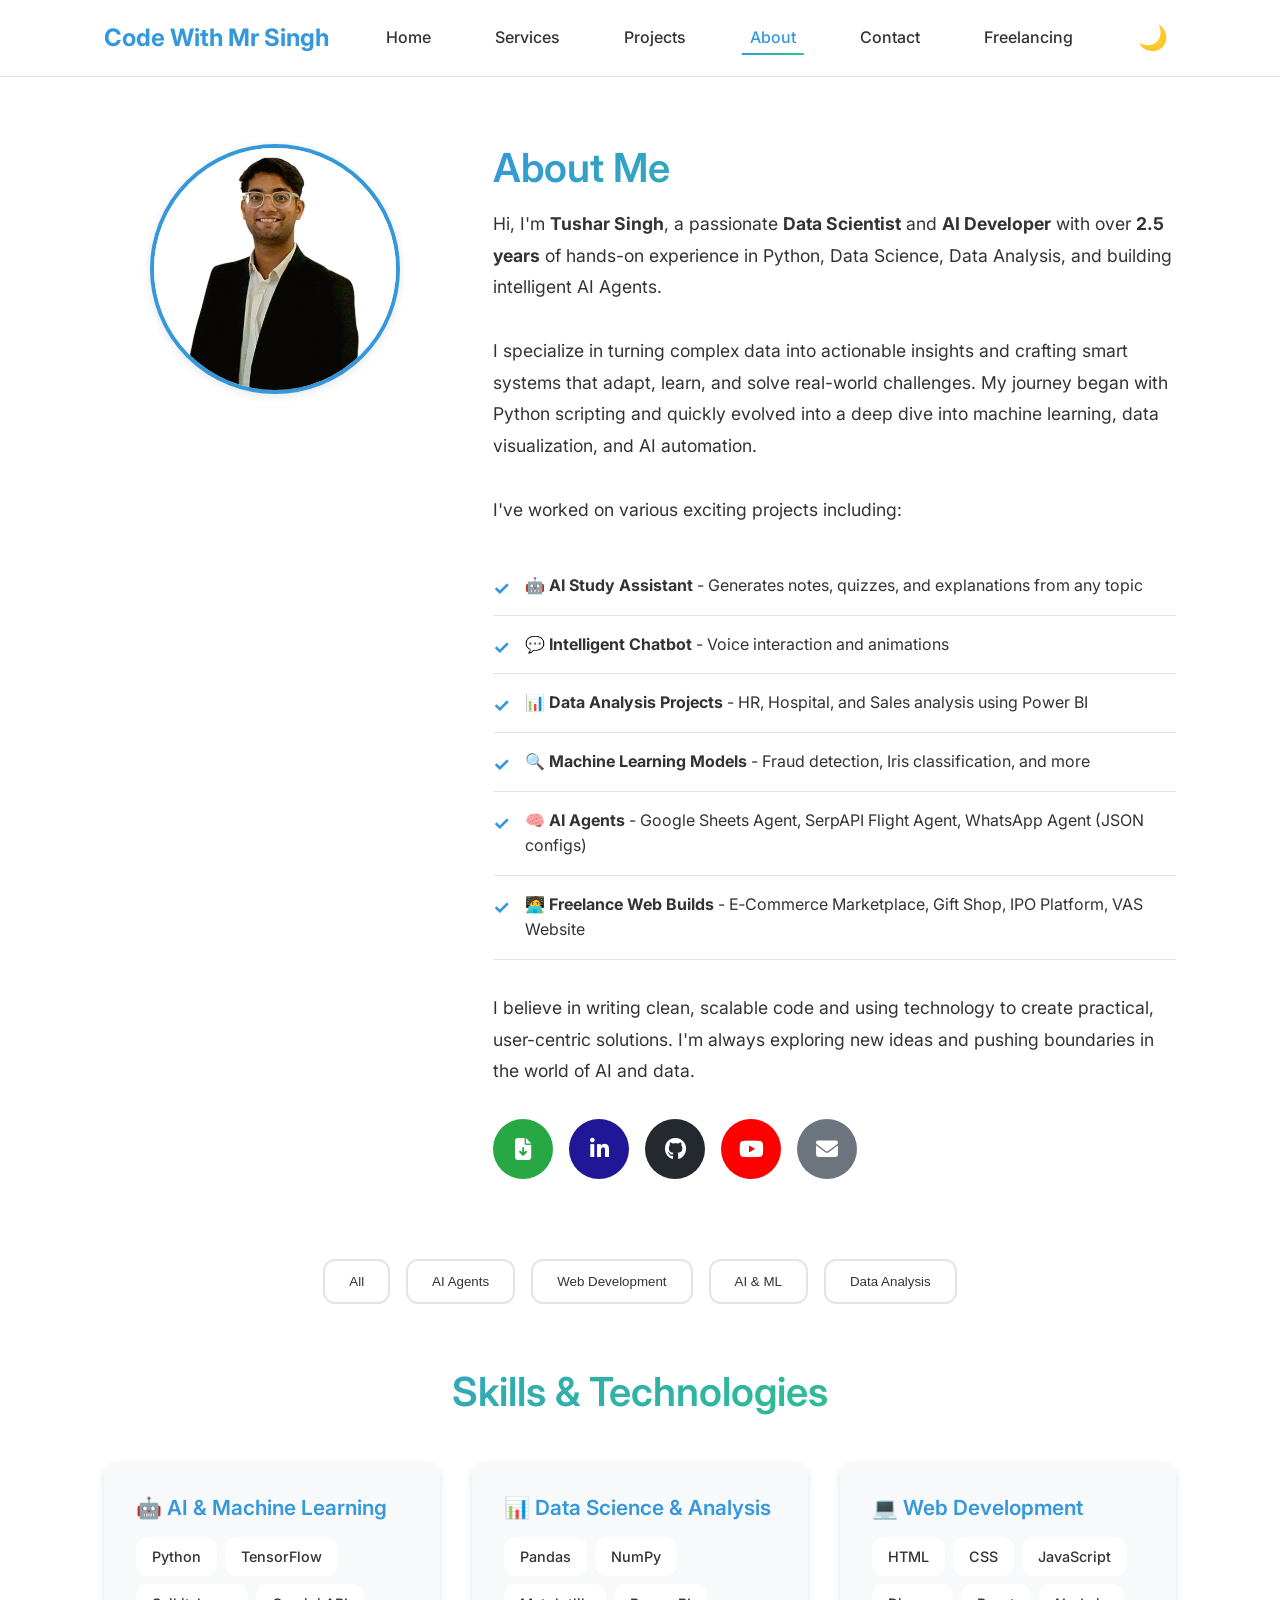
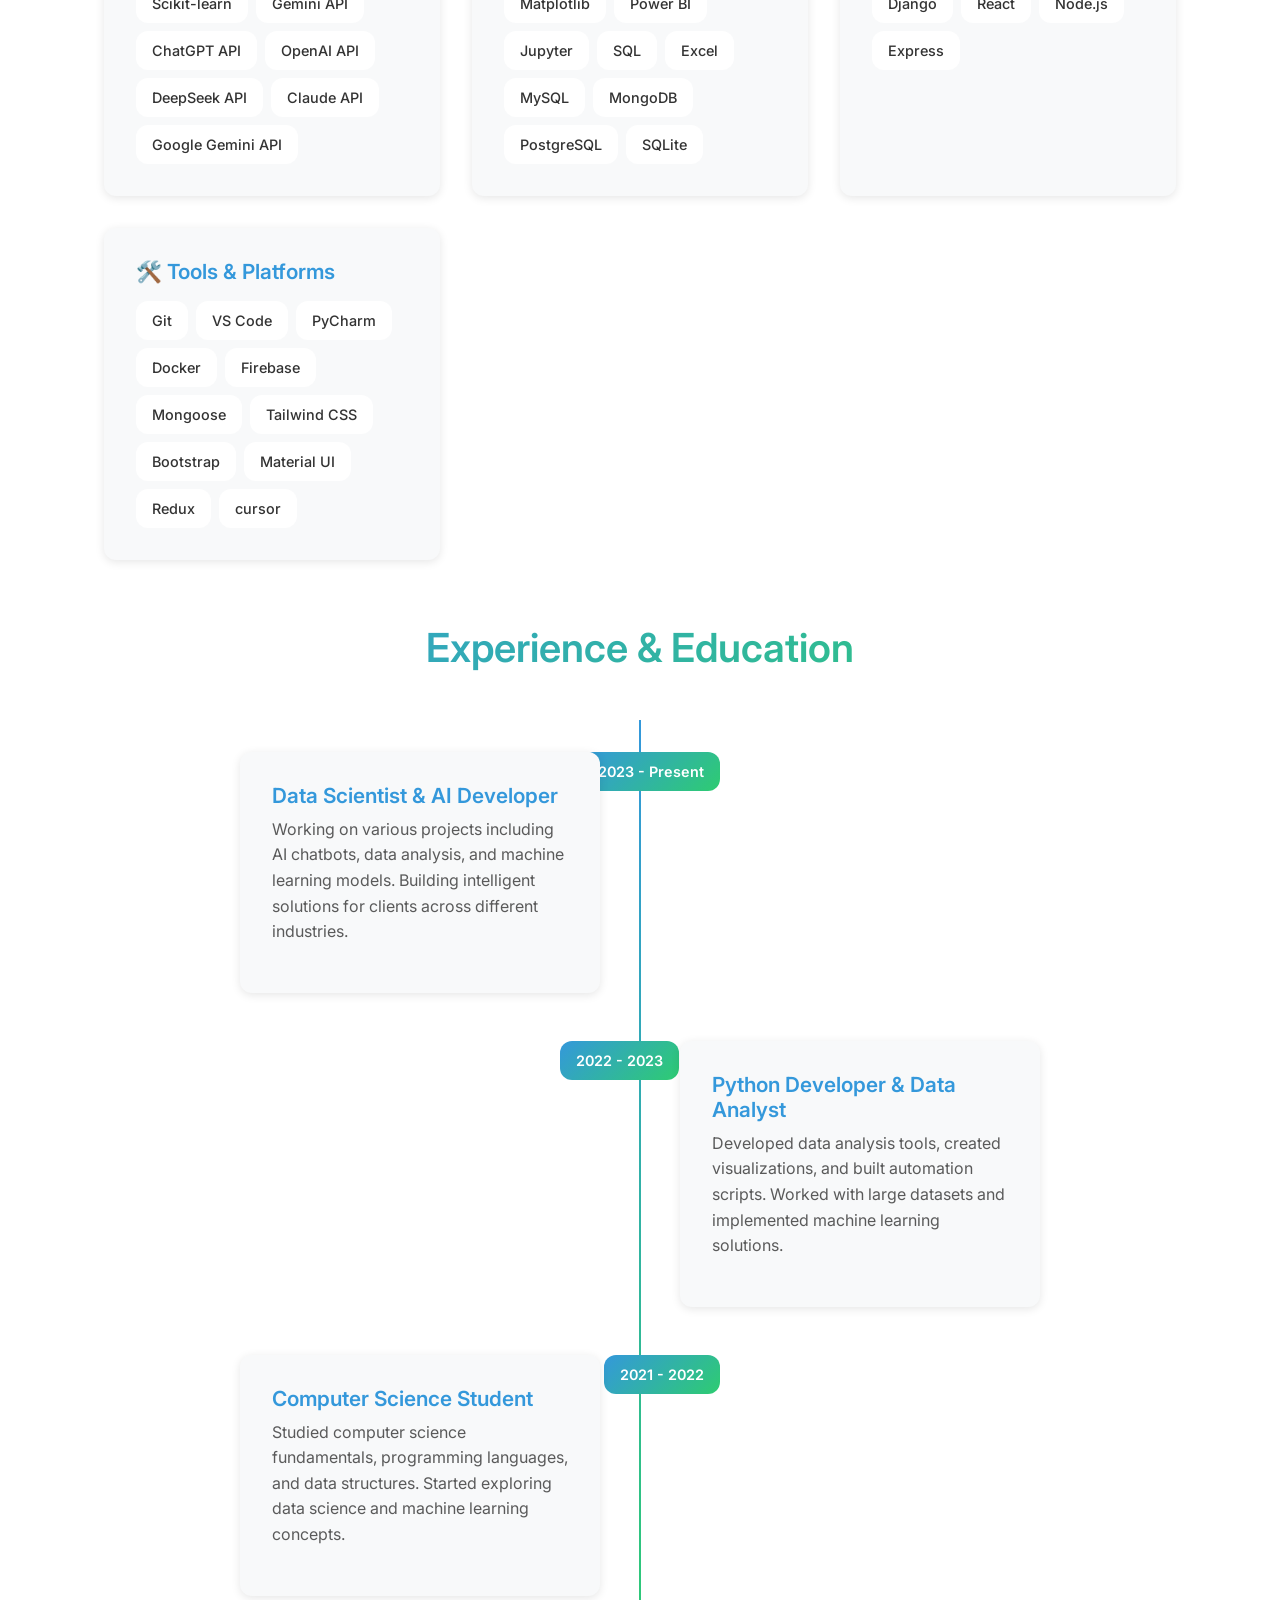
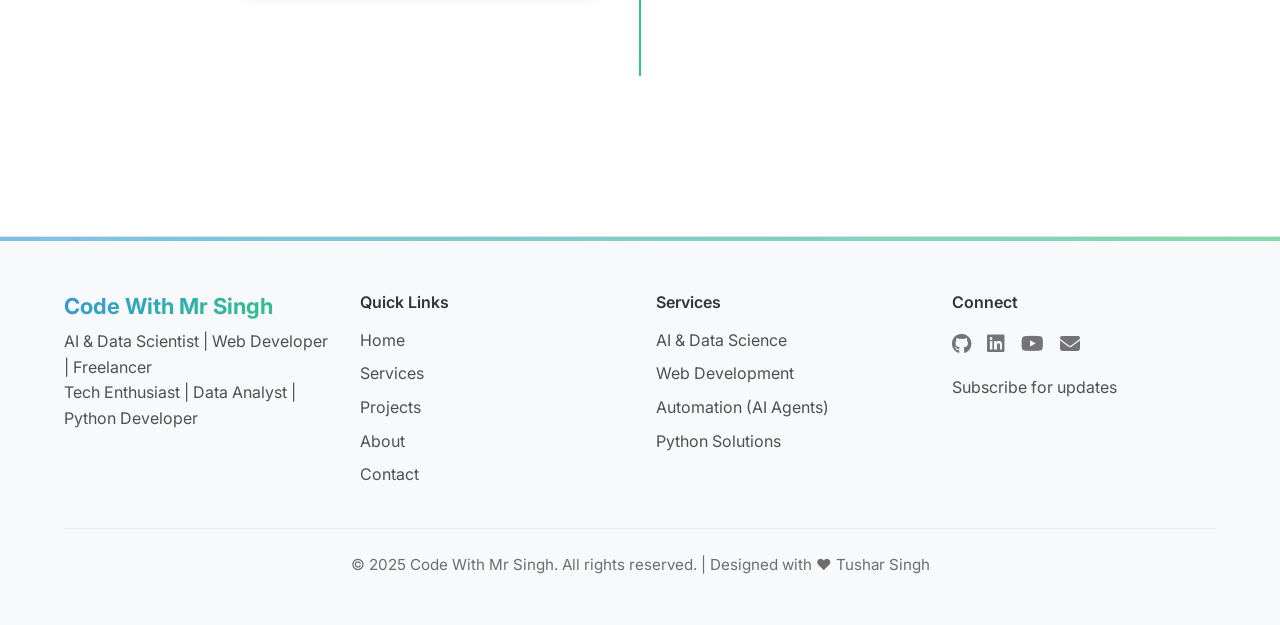
==== commit a48f27f3: "Update portfolio website files and add freelancing page" ====
--- a/about.html
+++ b/about.html
@@ -45,14 +45,7 @@
           <li><a href="projects.html">Projects</a></li>
           <li><a href="about.html" class="active">About</a></li>
           <li><a href="contact.html">Contact</a></li>
-          <li class="dropdown">
-            <a href="#" class="dropbtn">Freelancer</a>
-            <div class="dropdown-content">
-              <a href="#">Static</a>
-              <a href="#">Dynamic</a>
-              <a href="#">Landing Page</a>
-            </div>
-          </li>
+          <li><a href="freelancing.html">Freelancing</a></li>
         </ul>
 
         <button id="theme-toggle" aria-label="Toggle Theme" class="theme-btn">
@@ -201,9 +194,6 @@
           <button class="filter-btn filter-link" data-filter="agents">
             AI Agents
           </button>
-          <button class="filter-btn filter-link" data-filter="freelance">
-            Freelance
-          </button>
           <button class="filter-btn filter-link" data-filter="web">
             Web Development
           </button>
@@ -289,7 +279,7 @@
           <div class="timeline-item">
             <div class="timeline-date">2023 - Present</div>
             <div class="timeline-content">
-              <h3>Freelance Data Scientist & AI Developer</h3>
+              <h3>Data Scientist & AI Developer</h3>
               <p>
                 Working on various projects including AI chatbots, data
                 analysis, and machine learning models. Building intelligent
@@ -358,7 +348,6 @@
             <li><a href="projects.html">AI & Data Science</a></li>
             <li><a href="projects.html">Web Development</a></li>
             <li><a href="projects.html">Automation (AI Agents)</a></li>
-            <li><a href="projects.html">Freelancing</a></li>
             <li><a href="projects.html">Python Solutions</a></li>
           </ul>
         </div>
@@ -486,29 +475,6 @@
         navLinks: !!navLinks,
         themeBtn: !!themeBtn,
       });
-
-      // Dropdown menu functionality
-      const dropdowns = document.querySelectorAll('.dropdown');
-      dropdowns.forEach(dropdown => {
-        const dropbtn = dropdown.querySelector('.dropbtn');
-        const dropdownContent = dropdown.querySelector('.dropdown-content');
-        
-        // For mobile devices, toggle on click instead of hover
-        dropbtn.addEventListener('click', function(e) {
-          if (window.innerWidth <= 768) {
-            e.preventDefault();
-            // Toggle the 'mobile-open' class to control visibility on mobile
-            dropdown.classList.toggle('mobile-open');
-          }
-        });
-        
-        // Close dropdown when clicking outside
-        document.addEventListener('click', function(e) {
-          if (!dropdown.contains(e.target)) {
-            dropdown.classList.remove('mobile-open');
-          }
-        });
-      });
     </script>
   </body>
 </html>
--- a/style.css
+++ b/style.css
@@ -59,62 +59,6 @@
   transition: var(--transition);
 }
 
-/* Dropdown Styles */
-.dropdown {
-  position: relative;
-  display: inline-block;
-}
-
-.dropdown-content {
-  position: absolute;
-  background-color: var(--card-bg);
-  min-width: 160px;
-  box-shadow: var(--shadow);
-  border-radius: var(--border-radius);
-  z-index: 1001;
-  top: 100%;
-  left: 0;
-  margin-top: 0.5rem;
-  padding: 0.5rem 0;
-  border: 1px solid var(--border-color);
-  opacity: 0;
-  visibility: hidden;
-  transform: translateY(-10px);
-  transition: opacity 0.3s ease, visibility 0.3s ease, transform 0.3s ease;
-}
-
-.dropdown-content a {
-  color: var(--text-color);
-  padding: 0.75rem 1rem;
-  text-decoration: none;
-  display: block;
-  transition: var(--transition);
-  font-weight: 500;
-}
-
-.dropdown-content a:hover {
-  background-color: var( --highlight-gradient);
-  color: white;
-  transform: translateX(5px);
-}
-
-.dropdown:hover .dropdown-content {
-  opacity: 1;
-  visibility: visible;
-  transform: translateY(0);
-}
-
-/* Mobile open state */
-.dropdown.mobile-open .dropdown-content {
-  opacity: 1;
-  visibility: visible;
-  transform: translateY(0);
-}
-
-.dropdown:hover .dropbtn {
-  color: var(--highlight-color);
-}
-
 /* Header and Navigation */
 header {
   position: fixed;
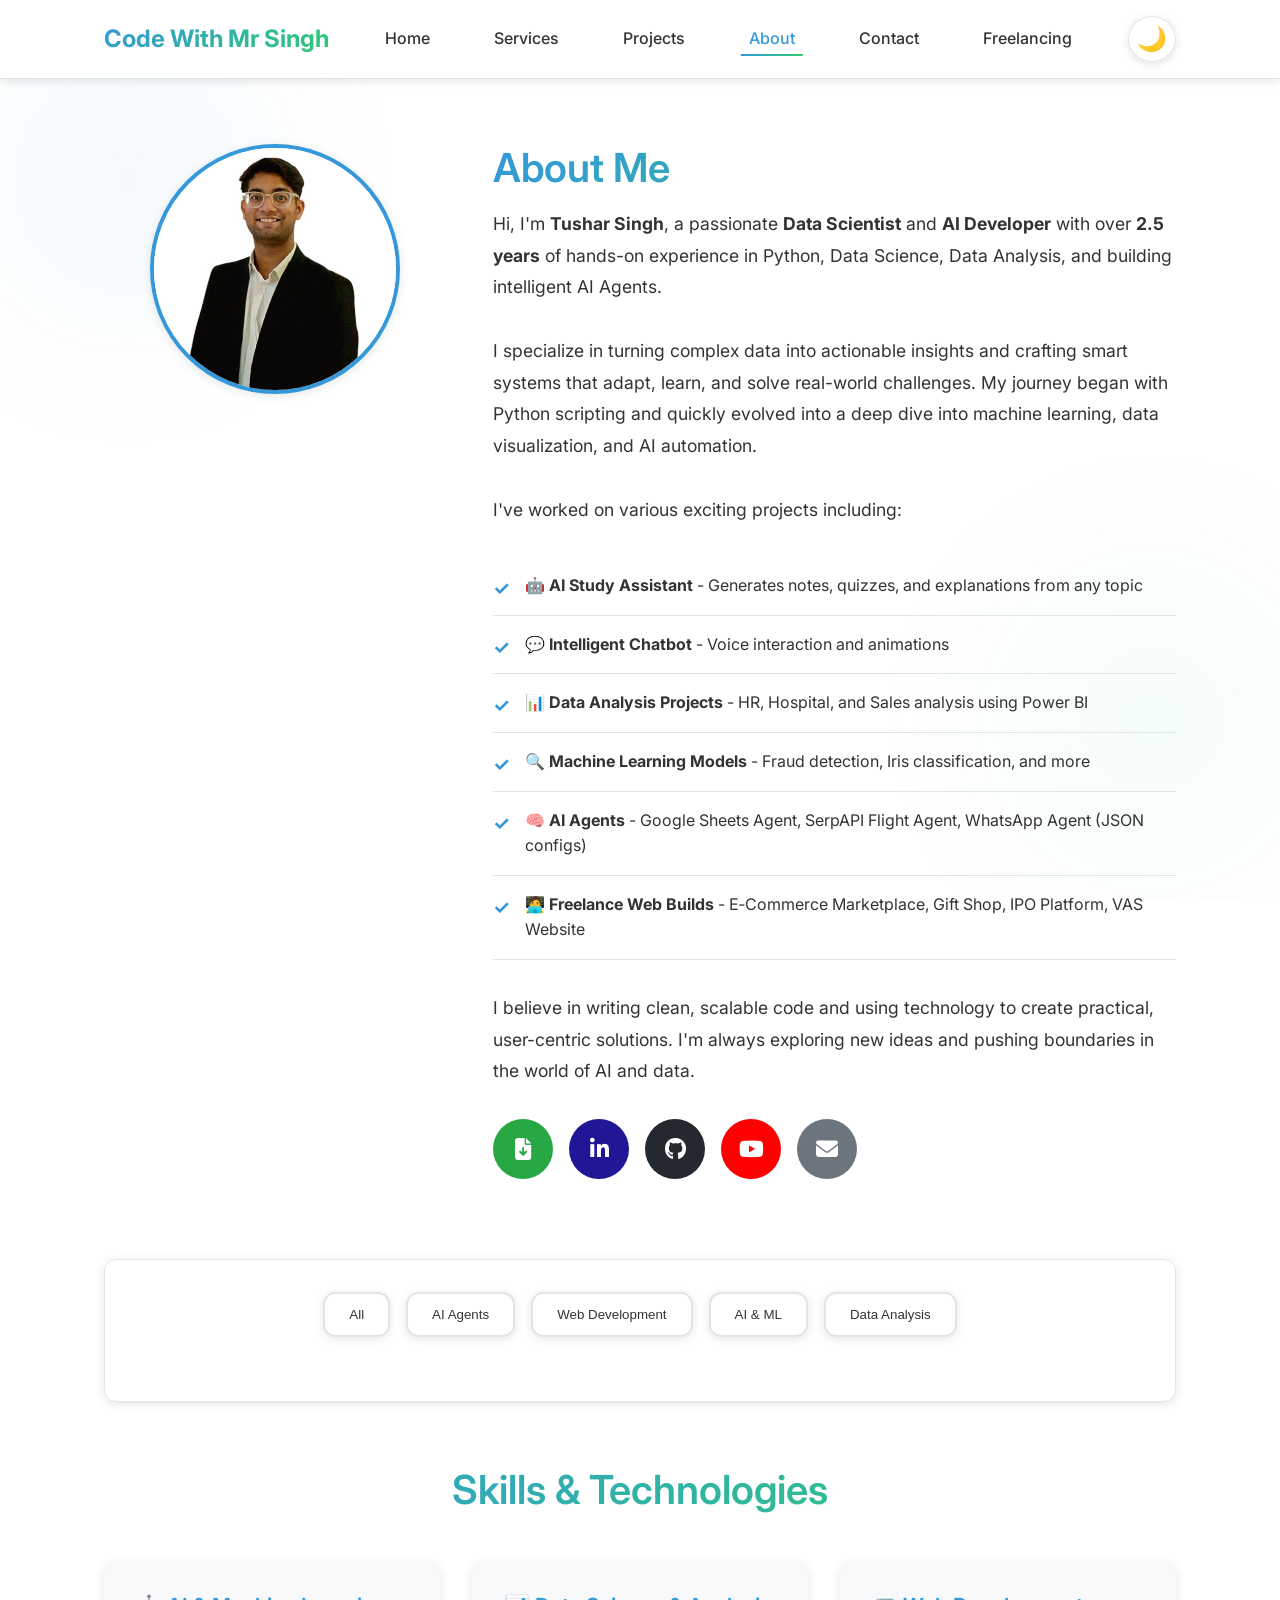
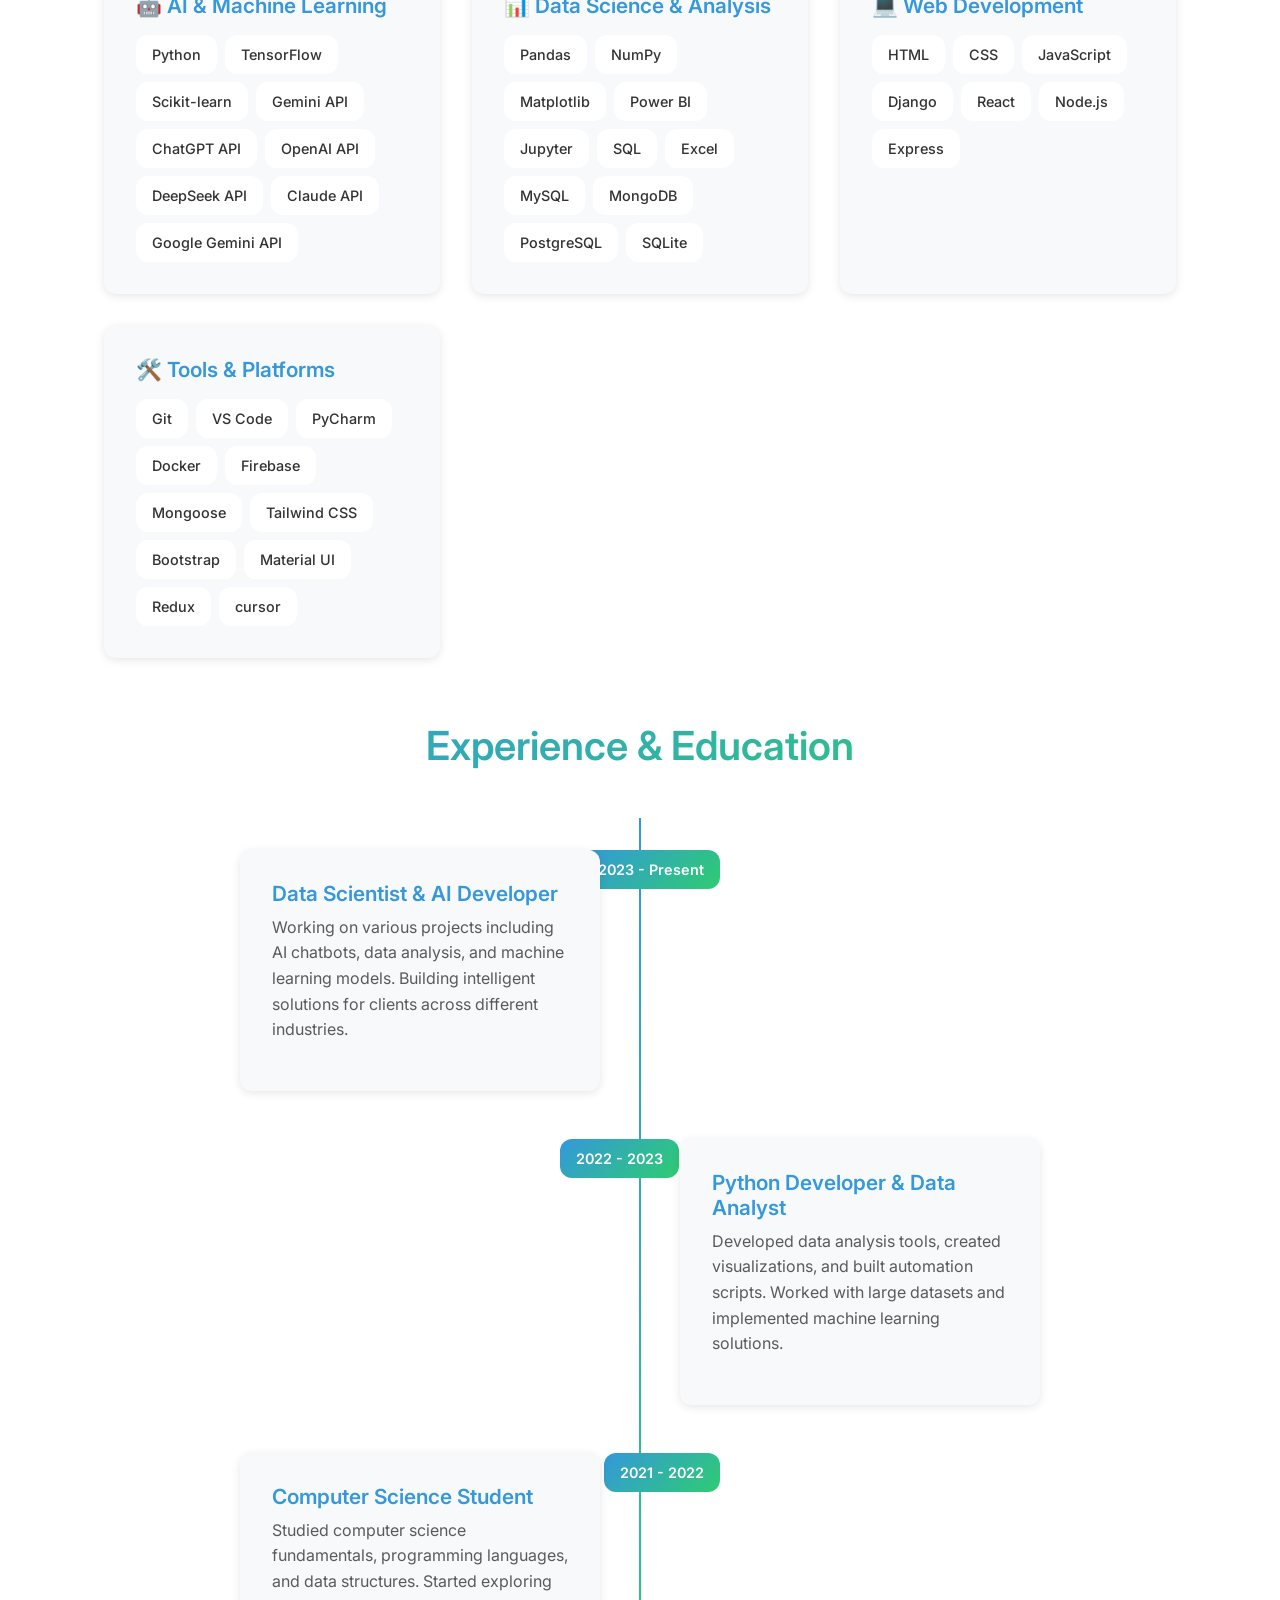
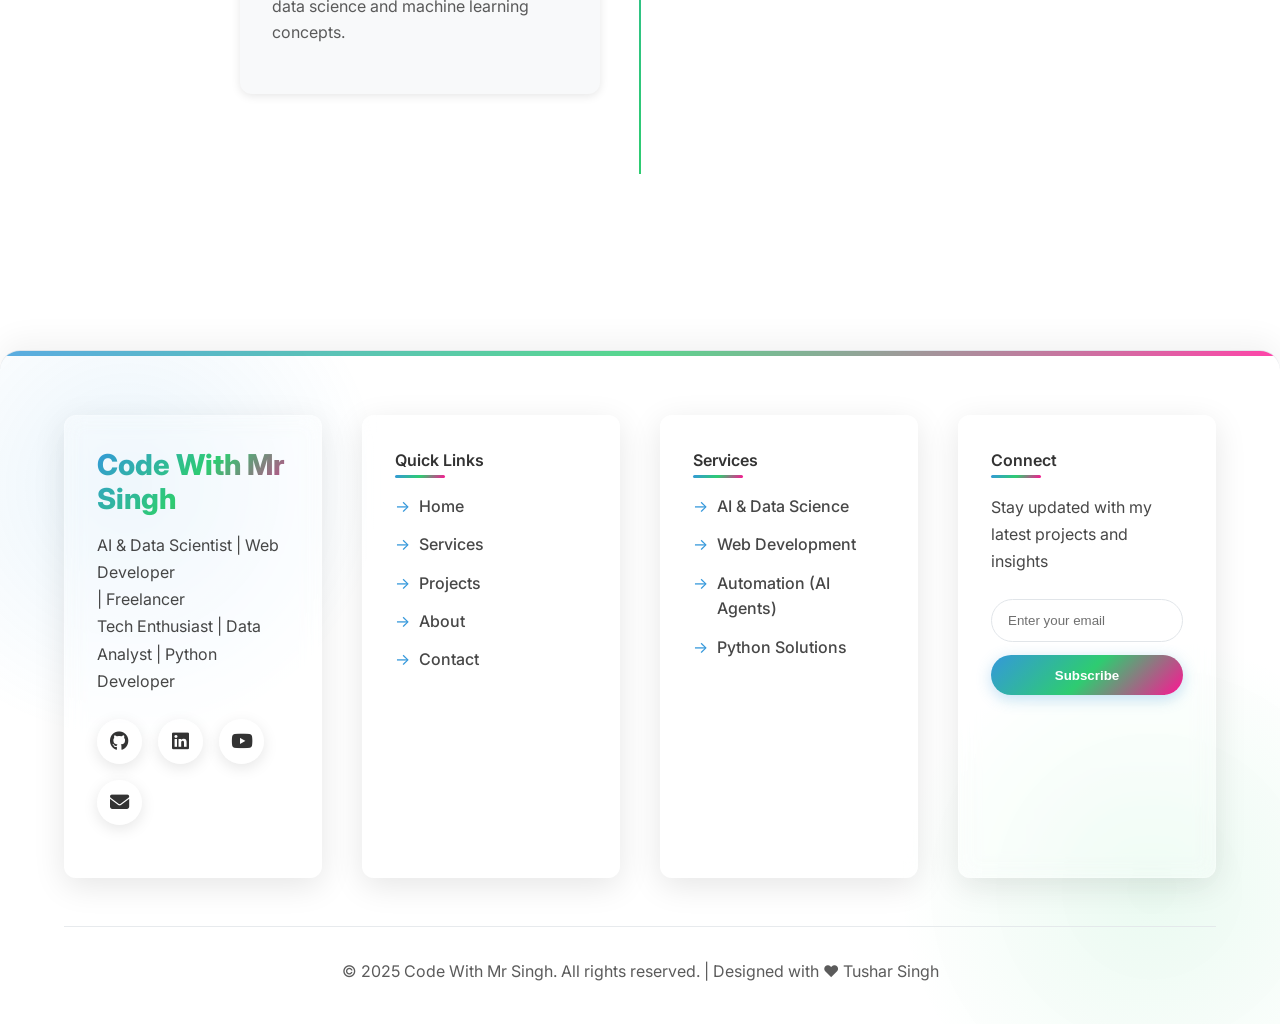
==== commit a1e9fc8d: "Added all website and zip files in one commit" ====
--- a/about.html
+++ b/about.html
@@ -318,7 +318,7 @@
     <footer>
       <div class="footer-content">
         <!-- About Section -->
-        <div class="footer-section about">
+        <div class="footer-section about" data-aos="fade-up">
           <div class="logo">
             <a href="index.html"><h3>Code With Mr Singh</h3></a>
           </div>
@@ -327,34 +327,6 @@
               | Freelancer <br />
             Tech Enthusiast | Data Analyst | Python Developer
           </p>
-        </div>
-
-        <!-- Quick Links -->
-        <div class="footer-section links">
-          <h4>Quick Links</h4>
-          <ul>
-            <li><a href="index.html">Home</a></li>
-            <li><a href="services.html">Services</a></li>
-            <li><a href="projects.html">Projects</a></li>
-            <li><a href="about.html">About</a></li>
-            <li><a href="contact.html">Contact</a></li>
-          </ul>
-        </div>
-
-        <!-- Services -->
-        <div class="footer-section services">
-          <h4>Services</h4>
-          <ul>
-            <li><a href="projects.html">AI & Data Science</a></li>
-            <li><a href="projects.html">Web Development</a></li>
-            <li><a href="projects.html">Automation (AI Agents)</a></li>
-            <li><a href="projects.html">Python Solutions</a></li>
-          </ul>
-        </div>
-
-        <!-- Connect + Newsletter -->
-        <div class="footer-section connect">
-          <h4>Connect</h4>
           <div class="social-links">
             <a href="https://github.com/Tusharsinghoffical" target="_blank"
               ><i class="fab fa-github"></i
@@ -373,10 +345,38 @@
               ><i class="fas fa-envelope"></i
             ></a>
           </div>
-
+        </div>
+
+        <!-- Quick Links -->
+        <div class="footer-section links" data-aos="fade-up" data-aos-delay="100">
+          <h4>Quick Links</h4>
+          <ul>
+            <li><a href="index.html">Home</a></li>
+            <li><a href="services.html">Services</a></li>
+            <li><a href="projects.html">Projects</a></li>
+            <li><a href="about.html">About</a></li>
+            <li><a href="contact.html">Contact</a></li>
+          </ul>
+        </div>
+
+        <!-- Services -->
+        <div class="footer-section services" data-aos="fade-up" data-aos-delay="200">
+          <h4>Services</h4>
+          <ul>
+            <li><a href="projects.html">AI & Data Science</a></li>
+            <li><a href="projects.html">Web Development</a></li>
+            <li><a href="projects.html">Automation (AI Agents)</a></li>
+            <li><a href="projects.html">Python Solutions</a></li>
+          </ul>
+        </div>
+
+        <!-- Connect + Newsletter -->
+        <div class="footer-section connect" data-aos="fade-up" data-aos-delay="300">
+          <h4>Connect</h4>
+          <p>Stay updated with my latest projects and insights</p>
           <div class="newsletter">
-            <p>Subscribe for updates</p>
-           
+            <input type="email" placeholder="Enter your email" />
+            <button>Subscribe</button>
           </div>
         </div>
       </div>
@@ -409,11 +409,31 @@
       // Navbar menu toggle for mobile
       const menuToggle = document.querySelector(".menu-toggle");
       const navLinks = document.querySelector(".nav-links");
+      const navLinksItems = document.querySelectorAll(".nav-links li a");
+
+      // Function to close mobile menu
+      function closeMobileMenu() {
+        navLinks.classList.remove("active");
+      }
+
+      // Function to toggle mobile menu
+      function toggleMobileMenu() {
+        navLinks.classList.toggle("active");
+      }
 
       if (menuToggle && navLinks) {
-        menuToggle.addEventListener("click", () => {
-          navLinks.classList.toggle("active");
-          console.log("Menu toggle clicked"); // Debug log
+        menuToggle.addEventListener("click", toggleMobileMenu);
+        
+        // Close menu when clicking on a nav link
+        navLinksItems.forEach(link => {
+          link.addEventListener("click", closeMobileMenu);
+        });
+        
+        // Close menu when clicking outside
+        document.addEventListener("click", (e) => {
+          if (!navLinks.contains(e.target) && !menuToggle.contains(e.target) && navLinks.classList.contains("active")) {
+            closeMobileMenu();
+          }
         });
       }
 
@@ -468,8 +488,42 @@
         document.body.classList.add("loaded");
       });
 
+      // Newsletter subscription functionality
+      document.querySelectorAll('.newsletter button').forEach(button => {
+        button.addEventListener('click', function() {
+          const newsletterSection = this.closest('.newsletter');
+          const emailInput = newsletterSection.querySelector('input[type="email"]');
+          const email = emailInput.value.trim();
+          
+          // Simple email validation
+          if (!email || !/^[^\s@]+@[^\s@]+\.[^\s@]+$/.test(email)) {
+            alert('Please enter a valid email address.');
+            return;
+          }
+          
+          // Simulate subscription process
+          this.textContent = 'Subscribing...';
+          this.disabled = true;
+          
+          // In a real implementation, you would send the email to your backend here
+          // For now, we'll simulate a successful subscription
+          setTimeout(() => {
+            this.textContent = 'Subscribed!';
+            this.style.background = 'linear-gradient(135deg, #2ecc71, #27ae60)';
+            emailInput.value = '';
+            
+            // Reset button after 2 seconds
+            setTimeout(() => {
+              this.textContent = 'Subscribe';
+              this.disabled = false;
+              this.style.background = ''; // Reset to CSS gradient
+            }, 2000);
+          }, 1000);
+        });
+      });
+
       // Debug: Check if all elements are loaded
-      console.log("About page loaded successfully");
+      console.log("Page loaded successfully");
       console.log("Navbar elements:", {
         menuToggle: !!menuToggle,
         navLinks: !!navLinks,
--- a/style.css
+++ b/style.css
@@ -13,6 +13,8 @@
   --transition: all 0.3s ease;
   --highlight-color: #3498db;
   --highlight-gradient: linear-gradient(135deg, #3498db, #2ecc71);
+  --premium-gradient: linear-gradient(135deg, #3498db, #2ecc71, #ff1493);
+  --glass-bg: rgba(255, 255, 255, 0.85);
 }
 
 [data-theme="dark"] {
@@ -22,6 +24,7 @@
   --border-color: #404040;
   --shadow: 0 2px 10px rgba(0, 0, 0, 0.3);
   --shadow-hover: 0 8px 25px rgba(0, 0, 0, 0.4);
+  --glass-bg: rgba(42, 42, 42, 0.85);
 }
 
 /* Reset and Base Styles */
@@ -38,6 +41,40 @@
   background-color: var(--bg-color);
   transition: var(--transition);
   overflow-x: hidden;
+  position: relative;
+}
+
+body::before {
+  content: '';
+  position: fixed;
+  top: 0;
+  left: 0;
+  width: 100%;
+  height: 100%;
+  background: 
+    radial-gradient(circle at 10% 20%, rgba(52, 152, 219, 0.05) 0%, transparent 20%),
+    radial-gradient(circle at 90% 80%, rgba(46, 204, 113, 0.05) 0%, transparent 20%);
+  z-index: -1;
+  pointer-events: none;
+}
+
+[data-theme="dark"] body::before {
+  background: 
+    radial-gradient(circle at 10% 20%, rgba(52, 152, 219, 0.1) 0%, transparent 20%),
+    radial-gradient(circle at 90% 80%, rgba(46, 204, 113, 0.1) 0%, transparent 20%);
+}
+
+[data-theme="dark"] body {
+  background-color: var(--bg-color);
+}
+
+img {
+  max-width: 100%;
+  height: auto;
+}
+
+iframe {
+  max-width: 100%;
 }
 
 html {
@@ -65,16 +102,24 @@
   top: 0;
   left: 0;
   right: 0;
-  background: rgba(255, 255, 255, 0.95);
+  background: var(--glass-bg);
   -webkit-backdrop-filter: blur(10px);
   backdrop-filter: blur(10px);
   border-bottom: 1px solid var(--border-color);
   z-index: 1000;
   transition: var(--transition);
+  box-shadow: var(--shadow);
+}
+
+@media (max-width: 768px) {
+  header {
+    -webkit-backdrop-filter: blur(5px);
+    backdrop-filter: blur(5px);
+  }
 }
 
 [data-theme="dark"] header {
-  background: rgba(26, 26, 26, 0.95);
+  background: var(--glass-bg);
 }
 
 .navbar {
@@ -91,6 +136,10 @@
   font-weight: 700;
   color: var(--highlight-color);
   transition: var(--transition);
+  background: var(--highlight-gradient);
+  -webkit-background-clip: text;
+  -webkit-text-fill-color: transparent;
+  background-clip: text;
 }
 
 .logo:hover {
@@ -136,8 +185,8 @@
 }
 
 .theme-btn {
-  background: none;
-  border: none;
+  background: var(--glass-bg);
+  border: 1px solid var(--border-color);
   font-size: 1.5rem;
   cursor: pointer;
   padding: 0.5rem;
@@ -146,11 +195,15 @@
   display: flex;
   align-items: center;
   justify-content: center;
+  backdrop-filter: blur(5px);
+  -webkit-backdrop-filter: blur(5px);
+  box-shadow: var(--shadow);
 }
 
 .theme-btn:hover {
   background: var(--card-bg);
   transform: scale(1.1);
+  box-shadow: var(--shadow-hover);
 }
 
 .menu-toggle {
@@ -160,10 +213,16 @@
   padding: 0.5rem;
   border-radius: var(--border-radius);
   transition: var(--transition);
+  background: var(--glass-bg);
+  border: 1px solid var(--border-color);
+  backdrop-filter: blur(5px);
+  -webkit-backdrop-filter: blur(5px);
+  box-shadow: var(--shadow);
 }
 
 .menu-toggle:hover {
   background: var(--card-bg);
+  box-shadow: var(--shadow-hover);
 }
 
 /* Main Content */
@@ -174,6 +233,26 @@
   max-width: 1200px;
   margin-left: auto;
   margin-right: auto;
+  animation: fadeIn 0.5s ease-out;
+}
+
+@keyframes fadeIn {
+  from {
+    opacity: 0;
+    transform: translateY(20px);
+  }
+  to {
+    opacity: 1;
+    transform: translateY(0);
+  }
+}
+
+@media (max-width: 768px) {
+  main {
+    margin-top: 70px;
+    min-height: calc(100vh - 70px);
+    padding: 1.5rem 3%;
+  }
 }
 
 /* Hero Section */
@@ -182,6 +261,22 @@
   padding: 4rem 0;
   max-width: 800px;
   margin: 0 auto;
+  position: relative;
+}
+
+.hero::before {
+  content: '';
+  position: absolute;
+  top: 0;
+  left: 50%;
+  transform: translateX(-50%);
+  width: 200px;
+  height: 200px;
+  background: var(--highlight-gradient);
+  border-radius: 50%;
+  filter: blur(100px);
+  opacity: 0.1;
+  z-index: -1;
 }
 
 .hero h1 {
@@ -189,6 +284,7 @@
   font-weight: 700;
   margin-bottom: 1.5rem;
   line-height: 1.1;
+  position: relative;
 }
 
 .highlight {
@@ -196,6 +292,18 @@
   -webkit-background-clip: text;
   -webkit-text-fill-color: transparent;
   background-clip: text;
+  position: relative;
+}
+
+.highlight::after {
+  content: '';
+  position: absolute;
+  bottom: -5px;
+  left: 0;
+  width: 100%;
+  height: 3px;
+  background: var(--highlight-gradient);
+  border-radius: 3px;
 }
 
 .hero p {
@@ -223,29 +331,186 @@
   display: inline-flex;
   align-items: center;
   gap: 0.5rem;
+  white-space: nowrap;
+  position: relative;
+  overflow: hidden;
+  border: none;
+  backdrop-filter: blur(5px);
+  -webkit-backdrop-filter: blur(5px);
 }
 
 .btn-primary {
   background: var(--highlight-gradient);
   color: white;
-  border: none;
+  box-shadow: 0 4px 15px rgba(52, 152, 219, 0.3);
+}
+
+.btn-primary::before {
+  content: '';
+  position: absolute;
+  top: 0;
+  left: 0;
+  width: 0;
+  height: 100%;
+  background: linear-gradient(90deg, transparent, rgba(255, 255, 255, 0.2), transparent);
+  transition: width 0.6s ease;
+}
+
+.btn-primary:hover::before {
+  width: 100%;
 }
 
 .btn-primary:hover {
   transform: translateY(-3px);
-  box-shadow: var(--shadow-hover);
+  box-shadow: 0 6px 20px rgba(52, 152, 219, 0.4);
 }
 
 .btn-secondary {
-  background: transparent;
+  background: var(--glass-bg);
   color: var(--text-color);
   border: 2px solid var(--border-color);
+  box-shadow: var(--shadow);
 }
 
 .btn-secondary:hover {
   background: var(--card-bg);
   border-color: var(--highlight-color);
   transform: translateY(-3px);
+  box-shadow: var(--shadow-hover);
+}
+
+@media (max-width: 768px) {
+  .hero {
+    padding: 2rem 1.5rem;
+  }
+  
+  .hero h1 {
+    font-size: 2.8rem;
+  }
+}
+
+@media (max-width: 480px) {
+  footer {
+    padding: 2.5rem 2% 1.5rem;
+  }
+  
+  .footer-section {
+    padding: 1.2rem;
+  }
+  
+  .footer-section h3,
+  .footer-section h4 {
+    font-size: 1.3rem;
+  }
+  
+  .footer-bottom {
+    font-size: 0.85rem;
+  }
+  
+  .hero h1 {
+    font-size: 2.3rem;
+  }
+  
+  .hero p {
+    font-size: 1rem;
+  }
+  
+  .hero-buttons .btn-primary,
+  .hero-buttons .btn-secondary {
+    padding: 0.8rem 1.5rem;
+    font-size: 0.9rem;
+  }
+}
+
+/* Project Filters */
+.project-filters {
+  margin: 3rem 0;
+  text-align: center;
+  padding: 2rem;
+  background: var(--glass-bg);
+  border-radius: var(--border-radius);
+  backdrop-filter: blur(10px);
+  -webkit-backdrop-filter: blur(10px);
+  border: 1px solid var(--border-color);
+  box-shadow: var(--shadow);
+}
+
+.project-filters h2 {
+  font-size: 2rem;
+  margin-bottom: 1.5rem;
+  background: var(--highlight-gradient);
+  -webkit-background-clip: text;
+  -webkit-text-fill-color: transparent;
+  background-clip: text;  
+}
+
+.filter-buttons {
+  display: flex;
+  gap: 1rem;
+  justify-content: center;
+  flex-wrap: wrap;
+  margin-bottom: 2rem;
+}
+
+@media (max-width: 768px) {
+  .filter-buttons {
+    gap: 0.5rem;
+  }
+  
+  .filter-btn {
+    padding: 0.6rem 1rem;
+    font-size: 0.9rem;
+  }
+}
+
+.filter-btn {
+  padding: 0.8rem 1.5rem;
+  border: 2px solid var(--border-color);
+  background: var(--glass-bg);
+  color: var(--text-color);
+  border-radius: var(--border-radius);
+  cursor: pointer;
+  transition: var(--transition);
+  font-weight: 500;
+  position: relative;
+  overflow: hidden;
+  backdrop-filter: blur(10px);
+  -webkit-backdrop-filter: blur(10px);
+  box-shadow: var(--shadow);
+}
+
+.filter-btn::before {
+  content: '';
+  position: absolute;
+  top: 0;
+  left: 0;
+  width: 0;
+  height: 100%;
+  background: var(--highlight-gradient);
+  transition: width 0.3s ease;
+  z-index: -1;
+}
+
+.filter-btn:hover::before {
+  width: 100%;
+}
+
+.filter-btn:hover {
+  color: white;
+  border-color: transparent;
+  transform: translateY(-2px);
+  box-shadow: var(--shadow-hover);
+}
+
+.filter-btn.active {
+  background: var(--highlight-gradient);
+  color: white;
+  border-color: transparent;
+  box-shadow: 0 4px 15px rgba(52, 152, 219, 0.3);
+}
+
+.filter-btn.active::before {
+  width: 100%;
 }
 
 /* Tech Blocks */
@@ -254,6 +519,17 @@
   grid-template-columns: repeat(auto-fit, minmax(280px, 1fr));
   gap: 2rem;
   margin: 4rem 0;
+  animation: fadeInUp 0.8s ease-out;
+}
+
+@media (max-width: 480px) {
+  .tech-blocks {
+    gap: 1.5rem;
+  }
+  
+  .tech-card {
+    padding: 1.5rem;
+  }
 }
 
 .tech-card[style*="display: none"] {
@@ -261,13 +537,16 @@
 }
 
 .tech-card {
-  background: var(--card-bg);
+  background: var(--glass-bg);
   padding: 2rem;
   border-radius: var(--border-radius);
   box-shadow: var(--shadow);
   transition: var(--transition);
   position: relative;
   overflow: hidden;
+  border: 1px solid var(--border-color);
+  backdrop-filter: blur(10px);
+  -webkit-backdrop-filter: blur(10px);
 }
 
 .tech-card::before {
@@ -291,22 +570,46 @@
   box-shadow: var(--shadow-hover);
 }
 
+.tech-card::after {
+  content: '';
+  position: absolute;
+  top: 0;
+  left: 0;
+  right: 0;
+  bottom: 0;
+  background: linear-gradient(135deg, rgba(52, 152, 219, 0.05), rgba(46, 204, 113, 0.05));
+  opacity: 0;
+  transition: opacity 0.3s ease;
+  z-index: -1;
+}
+
+.tech-card:hover::after {
+  opacity: 1;
+}
+
 .card-icon {
   font-size: 3rem;
   margin-bottom: 1rem;
   display: block;
+  background-clip: text;
+  text-align: center;
 }
 
 .tech-card h3 {
   font-size: 1.5rem;
   margin-bottom: 1rem;
   color: var(--text-color);
+  text-align: center;
+  font-weight: 700;
 }
 
 .tech-card p {
   color: var(--text-color);
   opacity: 0.8;
   margin-bottom: 1.5rem;
+  text-align: center;
+  min-height: 60px;
+  line-height: 1.6;
 }
 
 .card-link {
@@ -318,6 +621,101 @@
 .card-link:hover {
   color: var(--text-color);
   transform: translateX(5px);
+}
+
+/* Tech Stack Tags */
+.tech-stack {
+  display: flex;
+  flex-wrap: wrap;
+  gap: 0.5rem;
+  margin: 1rem 0;
+  justify-content: center;
+}
+
+.tech-tag {
+  padding: 0.3rem 0.8rem;
+  background: var(--glass-bg);
+  color: var(--text-color);
+  border-radius: 20px;
+  font-size: 0.8rem;
+  font-weight: 500;
+  transition: var(--transition);
+  border: 1px solid var(--border-color);
+  backdrop-filter: blur(5px);
+  -webkit-backdrop-filter: blur(5px);
+}
+
+.tech-tag:hover {
+  background: var(--highlight-gradient);
+  color: white;
+  border-color: transparent;
+  transform: translateY(-2px);
+  box-shadow: 0 4px 8px rgba(0, 0, 0, 0.1);
+}
+
+/* Card Buttons */
+.card-buttons {
+  display: flex;
+  gap: 1rem;
+  margin-top: 1.5rem;
+  flex-wrap: wrap;
+  justify-content: center;
+}
+
+.btn-read,
+.btn-download {
+  padding: 0.75rem 1.5rem;
+  border-radius: var(--border-radius);
+  font-weight: 600;
+  transition: var(--transition);
+  text-decoration: none;
+  display: inline-block;
+  border: 2px solid transparent;
+  position: relative;
+  overflow: hidden;
+  backdrop-filter: blur(5px);
+  -webkit-backdrop-filter: blur(5px);
+}
+
+.btn-read {
+  background: var(--highlight-gradient);
+  color: white;
+  box-shadow: 0 4px 15px rgba(52, 152, 219, 0.3);
+}
+
+.btn-read::before {
+  content: '';
+  position: absolute;
+  top: 0;
+  left: 0;
+  width: 0;
+  height: 100%;
+  background: linear-gradient(90deg, transparent, rgba(255, 255, 255, 0.2), transparent);
+  transition: width 0.6s ease;
+}
+
+.btn-read:hover::before {
+  width: 100%;
+}
+
+.btn-read:hover {
+  transform: translateY(-3px);
+  box-shadow: 0 6px 20px rgba(52, 152, 219, 0.4);
+}
+
+.btn-download {
+  background: var(--glass-bg);
+  color: var(--highlight-color);
+  border-color: var(--highlight-color);
+  box-shadow: var(--shadow);
+}
+
+.btn-download:hover {
+  background: var(--highlight-gradient);
+  color: white;
+  transform: translateY(-3px);
+  box-shadow: 0 4px 15px rgba(52, 152, 219, 0.3);
+  border-color: transparent;
 }
 
 /* Stats Section */
@@ -374,11 +772,17 @@
 /* Footer */
 footer {
   position: relative;
-  background: var(--card-bg);
-  padding: 3.5rem 5% 2rem;
-  margin-top: 4rem;
+  background: var(--glass-bg);
+  padding: 4rem 5% 2.5rem;
+  margin-top: 5rem;
   border-top: 1px solid var(--border-color);
-  box-shadow: inset 0 1px 0 rgba(0,0,0,0.02);
+  box-shadow: 
+    inset 0 1px 0 rgba(0,0,0,0.02),
+    0 -10px 30px rgba(0, 0, 0, 0.05);
+  backdrop-filter: blur(15px);
+  -webkit-backdrop-filter: blur(15px);
+  overflow: hidden;
+  border-radius: 20px 20px 0 0;
 }
 
 footer::before {
@@ -387,35 +791,101 @@
   top: 0;
   left: 0;
   right: 0;
-  height: 4px;
-  background: var(--highlight-gradient);
-  opacity: 0.6;
+  height: 5px;
+  background: var(--premium-gradient);
+  opacity: 0.8;
+  border-radius: 20px 20px 0 0;
+}
+
+footer::after {
+  content: '';
+  position: absolute;
+  top: 0;
+  left: 0;
+  width: 100%;
+  height: 100%;
+  background: 
+    radial-gradient(circle at 10% 20%, rgba(52, 152, 219, 0.1) 0%, transparent 20%),
+    radial-gradient(circle at 90% 80%, rgba(46, 204, 113, 0.1) 0%, transparent 20%);
+  z-index: -1;
+  pointer-events: none;
+}
+
+[data-theme="dark"] footer::after {
+  background: 
+    radial-gradient(circle at 10% 20%, rgba(52, 152, 219, 0.15) 0%, transparent 20%),
+    radial-gradient(circle at 90% 80%, rgba(46, 204, 113, 0.15) 0%, transparent 20%);
 }
 
 .footer-content {
   display: grid;
   grid-template-columns: repeat(auto-fit, minmax(250px, 1fr));
-  gap: 2rem;
+  gap: 2.5rem;
   max-width: 1200px;
   margin: 0 auto;
+  position: relative;
+  z-index: 1;
+}
+
+.footer-section {
+  background: rgba(255, 255, 255, 0.3);
+  padding: 2rem;
+  border-radius: var(--border-radius);
+  backdrop-filter: blur(10px);
+  -webkit-backdrop-filter: blur(10px);
+  border: 1px solid rgba(255, 255, 255, 0.2);
+  box-shadow: 0 8px 32px rgba(0, 0, 0, 0.1);
+  transition: var(--transition);
+}
+
+[data-theme="dark"] .footer-section {
+  background: rgba(42, 42, 42, 0.3);
+  border: 1px solid rgba(255, 255, 255, 0.1);
+  box-shadow: 0 8px 32px rgba(0, 0, 0, 0.2);
+}
+
+.footer-section:hover {
+  transform: translateY(-5px);
+  box-shadow: 0 12px 40px rgba(0, 0, 0, 0.15);
+}
+
+[data-theme="dark"] .footer-section:hover {
+  box-shadow: 0 12px 40px rgba(0, 0, 0, 0.3);
 }
 
 .footer-section h3,
 .footer-section h4 {
-  margin-bottom: 1rem;
-  color: var(--text-color);
+  margin-bottom: 1.5rem;
+  color: var(--text-color);
+  position: relative;
+  display: inline-block;
+}
+
+.footer-section h3::after,
+.footer-section h4::after {
+  content: '';
+  position: absolute;
+  bottom: -8px;
+  left: 0;
+  width: 50px;
+  height: 3px;
+  background: var(--premium-gradient);
+  border-radius: 3px;
 }
 
 .footer-section h3 {
-  background: var(--highlight-gradient);
+  background: var(--premium-gradient);
   -webkit-background-clip: text;
   -webkit-text-fill-color: transparent;
   background-clip: text;
+  font-size: 1.5rem;
 }
 
 .footer-section p {
   color: var(--text-color);
-  opacity: 0.85;
+  opacity: 0.9;
+  line-height: 1.7;
+  margin-bottom: 1.5rem;
 }
 
 .footer-section ul {
@@ -423,79 +893,199 @@
 }
 
 .footer-section ul li {
-  margin-bottom: 0.5rem;
-}
-
-.footer-section ul li a {
-  color: var(--text-color);
-  opacity: 0.85;
-  transition: var(--transition);
-  display: inline-flex;
-  align-items: center;
-  gap: 0.4rem;
+  margin-bottom: 0.8rem;
   position: relative;
-}
-
-.footer-section ul li a::after {
-  content: '';
+  padding-left: 1.5rem;
+}
+
+.footer-section ul li::before {
+  content: '→';
   position: absolute;
   left: 0;
-  bottom: -2px;
-  width: 0;
-  height: 2px;
-  background: var(--highlight-gradient);
-  transition: var(--transition);
+  color: var(--highlight-color);
+  transition: var(--transition);
+}
+
+.footer-section ul li a {
+  color: var(--text-color);
+  opacity: 0.9;
+  transition: var(--transition);
+  display: inline-block;
+  position: relative;
+  font-weight: 500;
 }
 
 .footer-section ul li a:hover {
   color: var(--highlight-color);
   opacity: 1;
-  transform: translateX(4px);
-}
-
-.footer-section ul li a:hover::after {
-  width: 100%;
+  transform: translateX(5px);
+}
+
+.footer-section ul li a:hover::before {
+  color: var(--accent-color);
 }
 
 .footer-bottom {
   text-align: center;
-  margin-top: 2rem;
-  padding-top: 1.5rem;
+  margin-top: 3rem;
+  padding-top: 2rem;
   border-top: 1px solid var(--border-color);
   color: var(--text-color);
-  opacity: 0.7;
-  font-size: 0.95rem;
-} 
-
-
-/* Logo */
+  opacity: 0.8;
+  font-size: 1rem;
+  position: relative;
+  z-index: 1;
+}
+
+.footer-bottom p {
+  margin-bottom: 0;
+}
+
+/* Logo in Footer */
 .footer-section .logo h3 {
   color: #6748ff;
-  font-size: 22px;
-  font-weight: 700;
-  margin-bottom: 10px;
+  font-size: 1.8rem;
+  font-weight: 800;
+  margin-bottom: 15px;
+  background: var(--premium-gradient);
+  -webkit-background-clip: text;
+  -webkit-text-fill-color: transparent;
+  background-clip: text;
+}
+
+.footer-section .logo h3::after {
+  display: none;
 }
 
 /* Social Links */
 .social-links {
-  margin: 15px 0;
+  margin: 20px 0;
+  display: flex;
+  gap: 1rem;
+  flex-wrap: wrap;
 }
 
 .social-links a {
-  color: #747477;
-  font-size: 20px;
-  margin-right: 12px;
-  transition: color 0.3s, transform 0.3s;
+  display: flex;
+  align-items: center;
+  justify-content: center;
+  width: 45px;
+  height: 45px;
+  border-radius: 50%;
+  background: rgba(255, 255, 255, 0.3);
+  color: var(--text-color);
+  font-size: 1.2rem;
+  transition: var(--transition);
+  border: 1px solid rgba(255, 255, 255, 0.2);
+  backdrop-filter: blur(5px);
+  -webkit-backdrop-filter: blur(5px);
+  box-shadow: 0 4px 15px rgba(0, 0, 0, 0.1);
+}
+
+[data-theme="dark"] .social-links a {
+  background: rgba(42, 42, 42, 0.3);
+  border: 1px solid rgba(255, 255, 255, 0.1);
+  box-shadow: 0 4px 15px rgba(0, 0, 0, 0.2);
 }
 
 .social-links a:hover {
-  color: #2bff00;
+  background: var(--premium-gradient);
+  color: white;
+  transform: translateY(-5px) scale(1.1);
+  box-shadow: 0 6px 20px rgba(52, 152, 219, 0.3);
+  border-color: transparent;
+}
+
+/* Newsletter */
+.newsletter p {
+  margin-bottom: 1rem;
+  font-weight: 500;
+  color: var(--text-color);
+}
+
+.newsletter input {
+  width: 100%;
+  padding: 0.8rem 1rem;
+  border-radius: 30px;
+  border: 1px solid var(--border-color);
+  background: rgba(255, 255, 255, 0.5);
+  color: var(--text-color);
+  margin-bottom: 0.8rem;
+  transition: var(--transition);
+}
+
+[data-theme="dark"] .newsletter input {
+  background: rgba(42, 42, 42, 0.5);
+}
+
+.newsletter input:focus {
+  outline: none;
+  border-color: var(--highlight-color);
+  box-shadow: 0 0 0 3px rgba(52, 152, 219, 0.2);
+}
+
+.newsletter input::placeholder {
+  color: var(--text-color);
+  opacity: 0.7;
+}
+
+.newsletter button {
+  width: 100%;
+  padding: 0.8rem;
+  border-radius: 30px;
+  background: var(--premium-gradient);
+  color: white;
+  border: none;
+  font-weight: 600;
+  cursor: pointer;
+  transition: var(--transition);
+  box-shadow: 0 4px 15px rgba(52, 152, 219, 0.3);
+}
+
+.newsletter button:hover {
   transform: translateY(-3px);
+  box-shadow: 0 6px 20px rgba(52, 152, 219, 0.4);
 }
 
 
 /* Mobile Responsive */
 @media (max-width: 768px) {
+  footer {
+    padding: 3rem 3% 2rem;
+    margin-top: 4rem;
+    border-radius: 15px 15px 0 0;
+  }
+  
+  footer::before {
+    height: 4px;
+    border-radius: 15px 15px 0 0;
+  }
+  
+  .footer-content {
+    grid-template-columns: 1fr;
+    gap: 2rem;
+  }
+  
+  .footer-section {
+    padding: 1.5rem;
+  }
+  
+  .footer-bottom {
+    font-size: 0.9rem;
+    margin-top: 2rem;
+    padding-top: 1.5rem;
+  }
+  
+  .social-links {
+    justify-content: center;
+  }
+  
+  .social-links a {
+    width: 40px;
+    height: 40px;
+    font-size: 1.1rem;
+  }
+  
   .navbar {
     padding: 1rem 3%;
   }
@@ -511,8 +1101,11 @@
     transform: translateY(-100%);
     opacity: 0;
     visibility: hidden;
-    transition: var(--transition);
+    transition: all 0.4s ease-in-out;
     box-shadow: var(--shadow);
+    z-index: 999;
+    max-height: calc(100vh - 80px);
+    overflow-y: auto;
   }
 
   .nav-links.active {
@@ -524,20 +1117,32 @@
   .nav-links li {
     width: 100%;
     text-align: center;
+    margin: 0.5rem 0;
   }
 
   .nav-links li a {
     display: block;
     padding: 1rem;
     width: 100%;
+    border-radius: var(--border-radius);
   }
 
   .menu-toggle {
     display: block;
+    font-size: 1.8rem;
+    z-index: 1000;
   }
 
   main {
     padding: 1rem 3%;
+  }
+
+  .hero {
+    padding: 2rem 0;
+  }
+
+  .hero h1 {
+    font-size: 2.5rem;
   }
 
   .hero-buttons {
@@ -545,6 +1150,11 @@
     align-items: center;
   }
 
+  .tech-blocks {
+    grid-template-columns: 1fr;
+    gap: 1.5rem;
+  }
+
   .stats-grid {
     grid-template-columns: repeat(2, 1fr);
   }
@@ -553,6 +1163,20 @@
     grid-template-columns: 1fr;
     text-align: center;
   }
+
+  .footer-section {
+    margin-bottom: 2rem;
+  }
+
+  .footer-section:last-child {
+    margin-bottom: 0;
+  }
+
+  .social-links {
+    display: flex;
+    justify-content: center;
+    gap: 1rem;
+  }
 }
 
 @media (max-width: 480px) {
@@ -570,6 +1194,63 @@
 
   .stat-number {
     font-size: 2rem;
+  }
+
+  .tech-blocks {
+    grid-template-columns: 1fr;
+  }
+
+  .hero-buttons .btn-primary,
+  .hero-buttons .btn-secondary {
+    width: 100%;
+    text-align: center;
+    justify-content: center;
+  }
+}
+
+/* Extra small devices (phones, 320px and down) */
+@media (max-width: 320px) {
+  .navbar {
+    padding: 1rem 2%;
+  }
+
+  main {
+    padding: 1rem 2%;
+  }
+
+  .hero h1 {
+    font-size: 2rem;
+  }
+
+  .hero p {
+    font-size: 0.9rem;
+  }
+
+  .tech-card {
+    padding: 1.5rem;
+  }
+
+  .footer-content {
+    grid-template-columns: 1fr;
+  }
+}
+
+/* Medium devices (tablets, 768px and up) */
+@media (min-width: 768px) and (max-width: 1024px) {
+  .navbar {
+    padding: 1rem 4%;
+  }
+
+  main {
+    padding: 2rem 4%;
+  }
+
+  .tech-blocks {
+    grid-template-columns: repeat(2, 1fr);
+  }
+
+  .stats-grid {
+    grid-template-columns: repeat(2, 1fr);
   }
 }
 
@@ -585,6 +1266,33 @@
   }
 }
 
+@keyframes pulse {
+  0% {
+    transform: scale(1);
+    box-shadow: 0 0 0 0 rgba(52, 152, 219, 0.4);
+  }
+  70% {
+    transform: scale(1.02);
+    box-shadow: 0 0 0 10px rgba(52, 152, 219, 0);
+  }
+  100% {
+    transform: scale(1);
+    box-shadow: 0 0 0 0 rgba(52, 152, 219, 0);
+  }
+}
+
+@keyframes float {
+  0% {
+    transform: translateY(0px);
+  }
+  50% {
+    transform: translateY(-10px);
+  }
+  100% {
+    transform: translateY(0px);
+  }
+}
+
 .fade-in-up {
   animation: fadeInUp 0.6s ease-out;
 }
@@ -600,6 +1308,12 @@
 
 body.loaded {
   opacity: 1;
+}
+
+
+/* Add pulse animation to active filter buttons */
+.filter-btn.active {
+  animation: pulse 2s infinite;
 }
 
 /* Additional Styles for Other Pages */
@@ -614,6 +1328,13 @@
   grid-template-columns: 1fr 1fr;
   gap: 3rem;
   margin: 3rem 0;
+}
+
+@media (max-width: 768px) {
+  .contact-container {
+    grid-template-columns: 1fr;
+    gap: 2rem;
+  }
 }
 
 .contact-info {
@@ -983,61 +1704,6 @@
 .cta-buttons .btn-secondary:hover {
   background: white;
   color: var(--highlight-color);
-}
-
-/* Project Filters */
-.project-filters {
-  margin: 3rem 0;
-  text-align: center;
-}
-
-.filter-buttons {
-  display: flex;
-  gap: 1rem;
-  justify-content: center;
-  flex-wrap: wrap;
-  margin-bottom: 2rem;
-}
-
-.filter-btn {
-  padding: 0.8rem 1.5rem;
-  border: 2px solid var(--border-color);
-  background: transparent;
-  color: var(--text-color);
-  border-radius: var(--border-radius);
-  cursor: pointer;
-  transition: var(--transition);
-  font-weight: 500;
-}
-
-.filter-btn:hover,
-.filter-btn.active {
-  background: var(--highlight-color);
-  color: white;
-  border-color: var(--highlight-color);
-}
-
-/* Tech Stack Tags */
-.tech-stack {
-  display: flex;
-  flex-wrap: wrap;
-  gap: 0.5rem;
-  margin-top: 1rem;
-}
-
-.tech-tag {
-  padding: 0.3rem 0.8rem;
-  background: var(--card-bg);
-  color: var(--text-color);
-  border-radius: 20px;
-  font-size: 0.8rem;
-  font-weight: 500;
-  transition: var(--transition);
-}
-
-.tech-tag:hover {
-  background: var(--highlight-color);
-  color: white;
 }
 
 /* About List */
